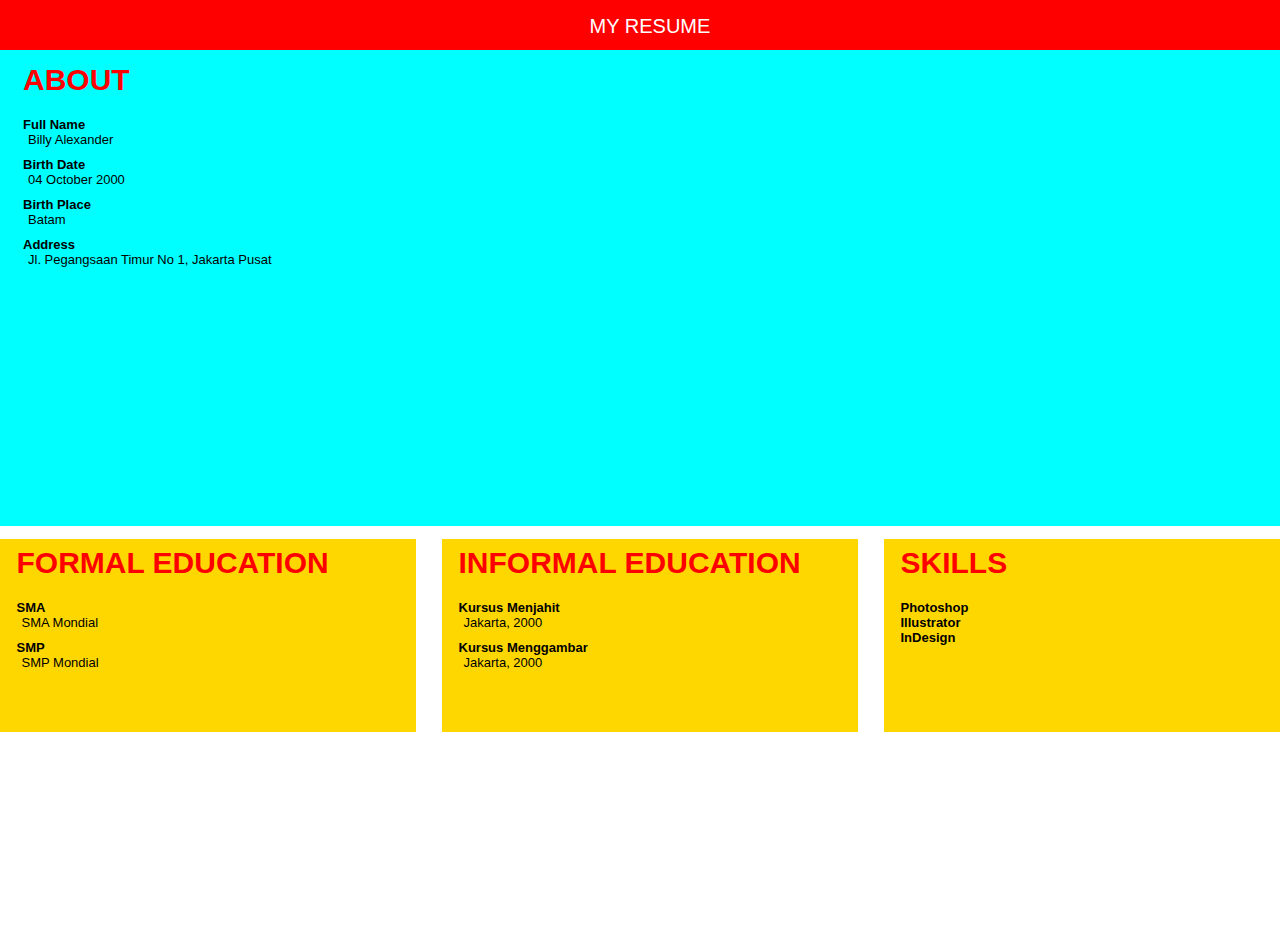
==== index.html @ 13d52823 "Add files via upload" ====
<!doctype html>
<html>
  <head>
    <title>Billy Alexander</title>
    <meta name="viewport" content="width=device-width" />
    <link rel="stylesheet" type="text/css" href="css/global.css" />
    <link rel="stylesheet" type="text/css" href="css/typography.css" />
  </head>
  <body>
    <nav>
     <main>
      MY RESUME
     </main>
    </nav>
    
    <main>
      <section>
        <div class="left" style="background-color:cyan">
          <h2>About</h2>
          <h3>Full Name</h3>
          <p>Billy Alexander</p>
          <h3>Birth Date</h3>
          <p>04 October 2000</p>
          <h3>Birth Place</h3>
          <p>Batam</p>
          <h3>Address</h3>
          <p>Jl. Pegangsaan Timur No 1, Jakarta Pusat</p>
        </div>
        <div class="right" style="background-color: gold">
          <h2>Formal Education</h2>
          <h3>SMA</h3>
          <p>SMA Mondial</p>
          <h3>SMP</h3>
          <p>SMP Mondial</p>
        </div>
        <div class="right" style="background-color: gold">
          <h2>Informal Education</h2>
          <h3>Kursus Menjahit</h3>
          <p>Jakarta, 2000</p>
          <h3>Kursus Menggambar</h3>
          <p>Jakarta, 2000</p>
        </div>
        <div class="right wide" style="background-color: gold">
          <h2>Skills</h2>
          <h3>Photoshop</h3>
          <h3>Illustrator</h3>
          <h3>InDesign</h3>
        </div>
      </section>
    </main>
  </body>
</html>
---- css/global.css ----
* {
  margin: 0;
  padding: 0;
}

nav {
  position: fixed;
  top: 0;
  left: 0;
  width: 100vw;
  height: 50px;
  text-align: center;
  background-color: red;
  color: white;
  z-index: 10;
}

main {
  width: 1300px;
  padding-top: 50px;
  margin-left: auto;
  margin-right: auto;
}

nav main {
  padding-top: 15px;
  font-family: 'Segoe UI', sans-serif;
  font-size: 20px;
  text-transform: uppercase;
}

section {
  width: 100%;
  height: 100vh;
}

section .left {
  position: relative;
  width: 98%;
  height: 50%;
  float: left;
  padding: 1%;
}

section .right {
  position: relative;
  width: 31%;
  height: 20%;
  float: left;
  padding: 0.5%;
  margin-right:2%;
  margin-top:1%;
}

section .right.wide {
  margin-right:0%;
}



@media (max-width: 1200px) {
  main {
    width: 100vw;
  }
  
  section .left {
    width: 100%;
    height: 100vh;
  }
  section .right {
    width:100%;
    height: 50vh;
    margin-left:0%;
    margin-top:1%;
  }
}
---- css/typography.css ----
h1 {
  font-family: 'Segoe UI', sans-serif;
  font-size: 100px;
  text-transform: uppercase;
}

h2 {
  font-family: 'Calibri', sans-serif;
  font-size: 30px;
  text-transform: uppercase;
  padding-bottom: 20px;
  padding-left: 10px;
  color: red;
}

h3 {
  font-family: 'Calibri', sans-serif;
  font-size: 13px;
  padding-left: 10px;
}

p {
  font-family: sans-serif;
  font-size: 13px;
  padding-bottom: 10px;
  padding-left: 15px;
}
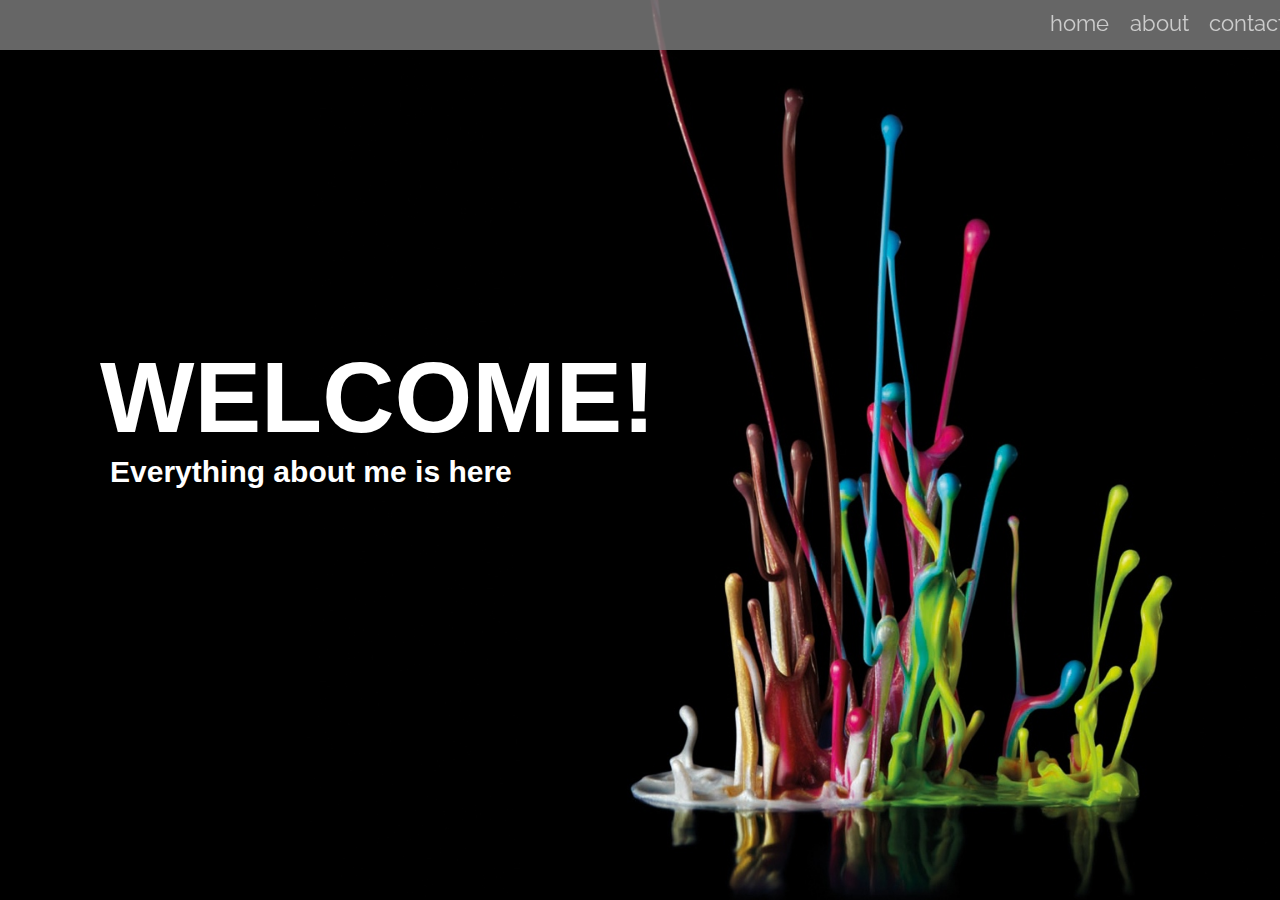
==== commit 0dca3025: "Add files via upload" ====
--- a/index.html
+++ b/index.html
@@ -2,51 +2,25 @@
 <html>
   <head>
     <title>Billy Alexander</title>
-    <meta name="viewport" content="width=device-width" />
+    <meta name="viewport" content="width=device-width"/>
     <link rel="stylesheet" type="text/css" href="css/global.css" />
-    <link rel="stylesheet" type="text/css" href="css/typography.css" />
+    <link rel="stylesheet" type="text/css" href="css/typography 2.css" />
   </head>
   <body>
     <nav>
-     <main>
-      MY RESUME
-     </main>
+      <main>
+        <a href="index.html" class="menu">home</a>
+        <a href="about.html" class="menu">about</a>
+        <a href="contact.html" class="menu">contact</a>
+      </main>
     </nav>
-    
-    <main>
-      <section>
-        <div class="left" style="background-color:cyan">
-          <h2>About</h2>
-          <h3>Full Name</h3>
-          <p>Billy Alexander</p>
-          <h3>Birth Date</h3>
-          <p>04 October 2000</p>
-          <h3>Birth Place</h3>
-          <p>Batam</p>
-          <h3>Address</h3>
-          <p>Jl. Pegangsaan Timur No 1, Jakarta Pusat</p>
+      <section class="full3">
+      <main>
+        <div class="melayang">
+          <h1>Welcome!</h1>
+          <h2>Everything about me is here</h2>
         </div>
-        <div class="right" style="background-color: gold">
-          <h2>Formal Education</h2>
-          <h3>SMA</h3>
-          <p>SMA Mondial</p>
-          <h3>SMP</h3>
-          <p>SMP Mondial</p>
-        </div>
-        <div class="right" style="background-color: gold">
-          <h2>Informal Education</h2>
-          <h3>Kursus Menjahit</h3>
-          <p>Jakarta, 2000</p>
-          <h3>Kursus Menggambar</h3>
-          <p>Jakarta, 2000</p>
-        </div>
-        <div class="right wide" style="background-color: gold">
-          <h2>Skills</h2>
-          <h3>Photoshop</h3>
-          <h3>Illustrator</h3>
-          <h3>InDesign</h3>
-        </div>
-      </section>
-    </main>
+      </main>
+    </section>
   </body>
 </html>--- a/css/global.css
+++ b/css/global.css
@@ -1,6 +1,9 @@
+@import url('https://fonts.googleapis.com/css?family=Raleway:400,700&display=swap');
+
 * {
   margin: 0;
   padding: 0;
+  font-size: 22px;
 }
 
 nav {
@@ -9,9 +12,8 @@
   left: 0;
   width: 100vw;
   height: 50px;
-  text-align: center;
-  background-color: red;
-  color: white;
+  background-color: grey;
+  opacity: 0.8;
   z-index: 10;
 }
 
@@ -23,54 +25,108 @@
 }
 
 nav main {
-  padding-top: 15px;
-  font-family: 'Segoe UI', sans-serif;
-  font-size: 20px;
-  text-transform: uppercase;
+  padding-top: 10px;
+  text-align: right;
+}
+
+nav main a {
+  text-decoration: none;
+  color: white;
+  font-family: 'Raleway', sans-serif;
+  padding-top: 10px;
+  padding-right: 15px;
+}
+
+nav main a:hover {
+  color: red;
 }
 
 section {
   width: 100%;
   height: 100vh;
+  position: relative;
 }
 
-section .left {
-  position: relative;
-  width: 98%;
-  height: 50%;
-  float: left;
-  padding: 1%;
+section.full {
+  height: 110vh;
+  background-image: url('../image/image 3.jpg');
+  background-size: contain;
+  background-position: bottom right;
+  background-repeat: repeat;
+}
+section.full1 {
+  background-image: url('../image/image 4.jpg');
+  background-size: cover;
+  background-position: bottom right;
+  background-repeat: repeat;
+}
+
+section.full3 {
+  background-image: url('../image/image 3.jpg');
+  background-size: cover;
+  background-position: bottom right;
+  background-repeat: no-repeat;
+}
+
+section .melayang {
+  position: absolute;
+  top: 340px;
+  left: 100px;
+  width: 40%;
+  height: 200px;
 }
 
 section .right {
   position: relative;
-  width: 31%;
+  left: 200px;
+  top: 20px;
+  width: 98%;
   height: 20%;
-  float: left;
   padding: 0.5%;
   margin-right:2%;
-  margin-top:1%;
+  margin-top:0%;
 }
 
-section .right.wide {
-  margin-right:0%;
+h1 {
+  font-size: 40px;
+  font-family: 'Raleway', sans-serif;
 }
-
-
 
 @media (max-width: 1200px) {
   main {
     width: 100vw;
   }
-  
-  section .left {
-    width: 100%;
-    height: 100vh;
-  }
+section.full {
+  width:100vw;
+  height: 230vh;
+  background-image: url('../image/image 3.jpg');
+  background-size: contain;
+  background-position: bottom right;
+  background-repeat: repeat;
+}
+section.full3 {
+  width: 100vw;
+  height: 100vh;
+  background-image: url('../image/image 3.jpg');
+  background-size: cover;
+  background-position: bottom right;
+  background-repeat: no-repeat;
+}
+
+
   section .right {
-    width:100%;
+    width:100vw;
     height: 50vh;
+    left: 50px;
     margin-left:0%;
     margin-top:1%;
   }
+  
+  section .melayang {
+    width:100vw;
+    height: 100vh;
+    top: 50%;
+    left: 10%;
+    bottom:50%;
+  }
 }
--- a/css/typography 2.css
+++ b/css/typography 2.css
@@ -0,0 +1,14 @@
+h1 {
+  font-family: 'Segoe UI', sans-serif;
+  font-size: 100px;
+  text-transform: uppercase;
+  color: white;
+}
+
+h2 {
+  font-family: 'Segoe UI', sans-serif;
+  font-size: 30px;
+  margin-left: 10px;
+  color: white;
+}
+  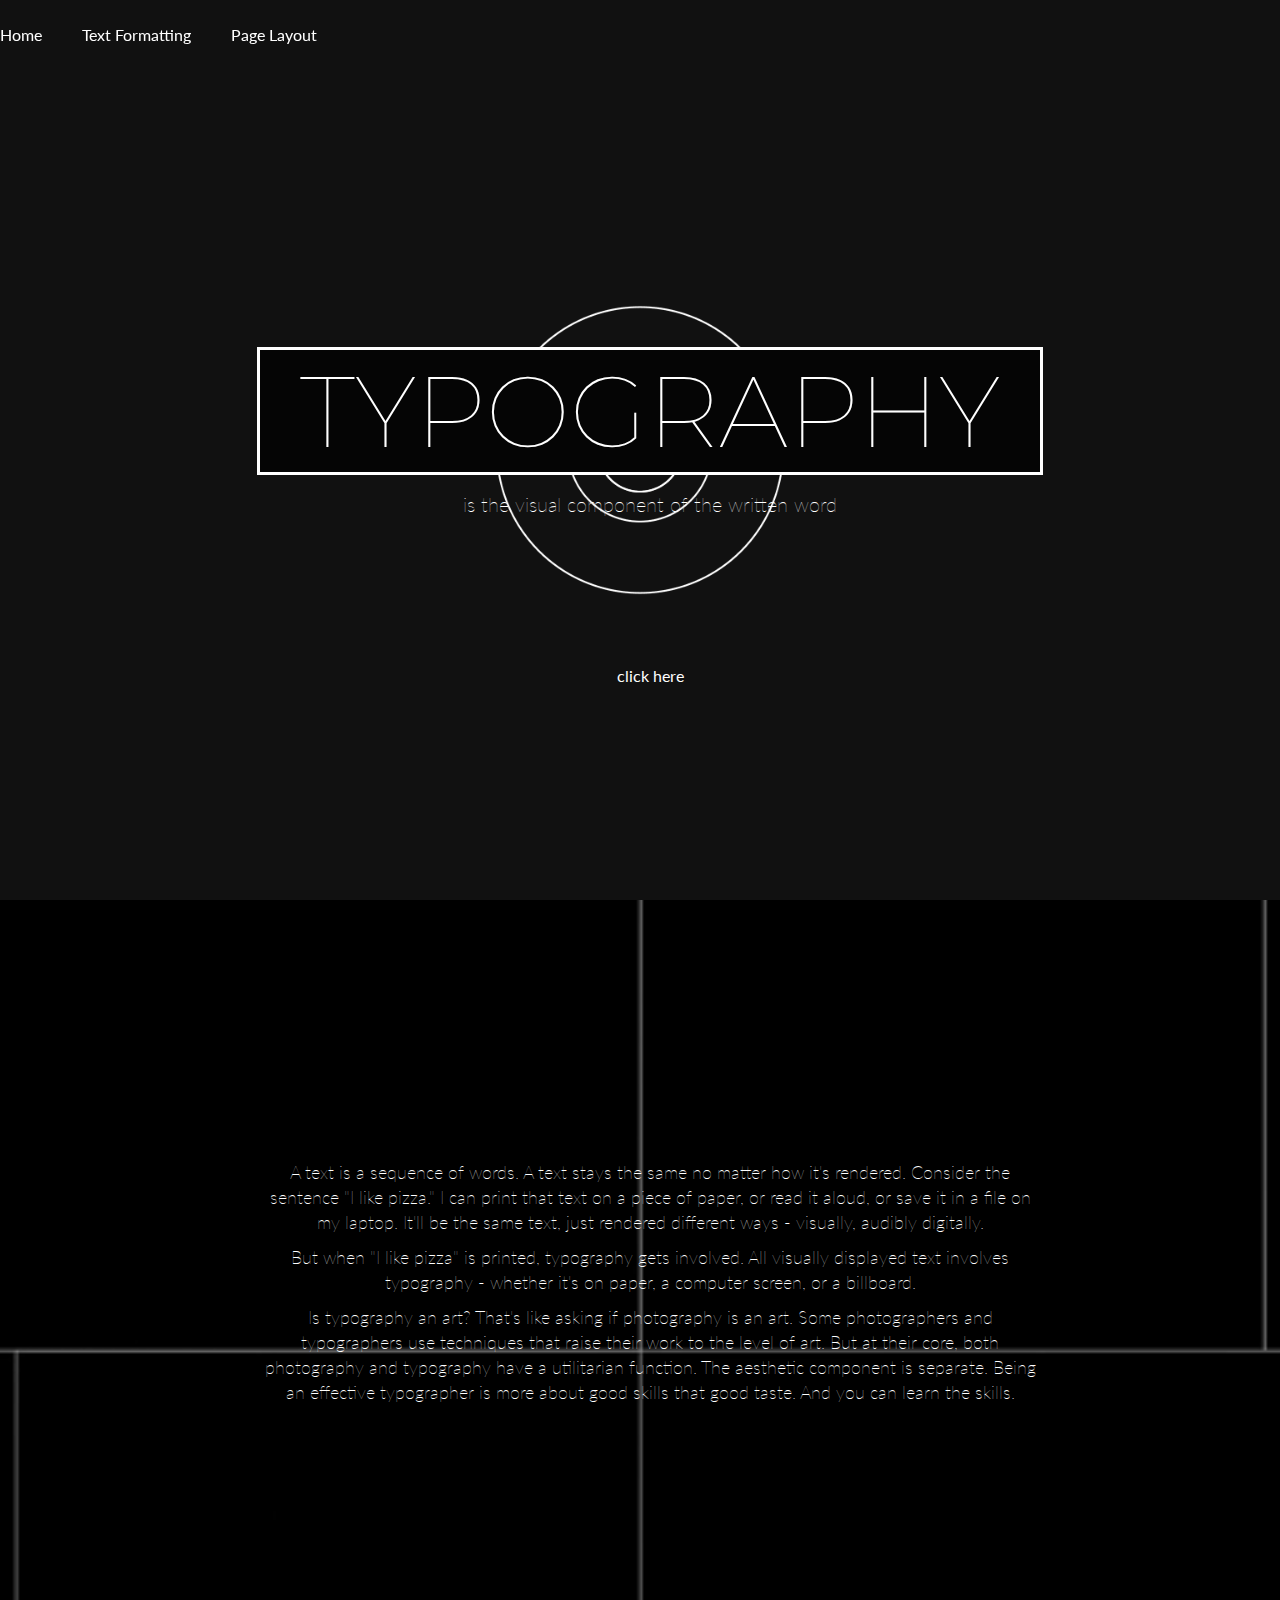
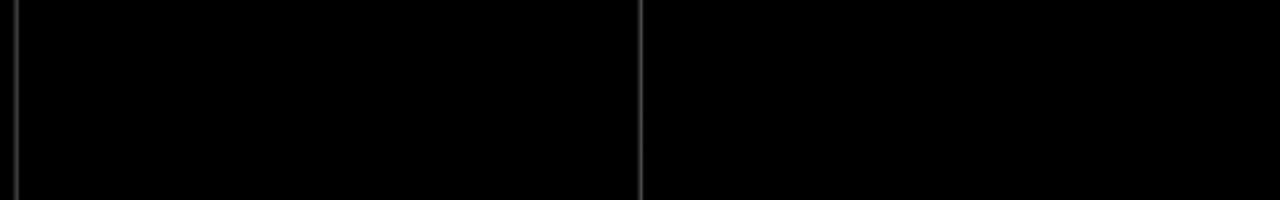
==== commit 7c1b9b2f: "Add files via upload" ====
--- a/index.html
+++ b/index.html
@@ -1,26 +1,55 @@
 <!doctype html>
 <html>
   <head>
-    <title>Billy Alexander</title>
+    <title>Typography for Lawyers</title>
     <meta name="viewport" content="width=device-width"/>
     <link rel="stylesheet" type="text/css" href="css/global.css" />
-    <link rel="stylesheet" type="text/css" href="css/typography 2.css" />
+    <link rel="stylesheet" type="text/css" href="css/typography.css" />
   </head>
+  
   <body>
     <nav>
       <main>
-        <a href="index.html" class="menu">home</a>
-        <a href="about.html" class="menu">about</a>
-        <a href="contact.html" class="menu">contact</a>
+        <li><a href="index.html" class="menu">Home</a></li>
+        <li class="dropdown">
+          <a href="#" class="menu">Text Formatting</a>
+          <div class="dropdown-content">
+            <a href="headings.html">Headings</a>
+            <a href="kerning.html">Kerning</a>
+          </div>
+        </li>
+        <li class="dropdown">
+          <a href="#" class="menu">Page Layout</a>
+          <div class="dropdown-content">
+            <a href="bodytext.html">Body Text</a>
+            <a href="footnotes.html">Footnotes</a>
+          </div>
+        </li>
       </main>
     </nav>
-      <section class="full3">
+    
+    <section class="full">
       <main>
-        <div class="melayang">
-          <h1>Welcome!</h1>
-          <h2>Everything about me is here</h2>
-        </div>
+         <div class="satu">
+          <h1>Typography</h1>
+          </div>
+         <div class="satu1">
+          <h2>is the visual component of the written word</h2>
+         </div>
+         <div class="clickhere">
+           <a href="#clickhere">click here</a>
+         </div>
       </main>
     </section>
+         
+    <section class="full2" id="clickhere">
+      <main>
+        <div class="indexisi">
+          <h4> A text is a sequence of words. A text stays the same no matter how it's rendered. Consider the sentence "I like pizza." I can print that text on a piece of paper, or read it aloud, or save it in a file on my laptop. It'll be the same text, just rendered different ways - visually, audibly digitally.</h4>
+          <h4>But when "I like pizza" is printed, typography gets involved. All visually displayed text involves typography - whether it's on paper, a computer screen, or a billboard.</h4>
+          <h4>Is typography an art? That's like asking if photography is an art. Some photographers and typographers use techniques that raise their work to the level of art. But at their core, both photography and typography have a utilitarian function. The aesthetic component is separate. Being an effective typographer is more about good skills that good taste. And you can learn the skills.</h4>
+       </div>
+      </main>
+   </section>
   </body>
 </html>--- a/css/global.css
+++ b/css/global.css
@@ -1,9 +1,11 @@
-@import url('https://fonts.googleapis.com/css?family=Raleway:400,700&display=swap');
-
+@import url('https://fonts.googleapis.com/css?family=Lato:100|Montserrat&display=swap');
 * {
   margin: 0;
   padding: 0;
-  font-size: 22px;
+}
+
+html {
+  scroll-behavior: smooth;
 }
 
 nav {
@@ -11,34 +13,72 @@
   top: 0;
   left: 0;
   width: 100vw;
-  height: 50px;
-  background-color: grey;
-  opacity: 0.8;
+  height: 10%;
+  background-color: transparent;
   z-index: 10;
 }
 
 main {
   width: 1300px;
+  height: 90%;
   padding-top: 50px;
   margin-left: auto;
   margin-right: auto;
 }
 
+
+li {
+  float: left;
+  list-style: none;
+}
+
+li a, .dropbtn {
+  display: inline-block;
+  padding-right: 40px;
+}
+
+li.dropdown {
+  display: inline-block;
+}
+
+.dropdown-content {
+  display: none;
+  position: absolute;
+  min-width: 160px;
+  z-index: 10;
+}
+
+.dropdown-content a {
+  color: white;
+  text-decoration: none;
+  display: block;
+  text-align: left;
+  padding-top: 20px;
+}
+
+.dropdown-content a:hover {
+  color: grey;
+}
+
+.dropdown:hover .dropdown-content {
+  display: block;
+
+}
 nav main {
-  padding-top: 10px;
+  padding-top: 15px;
   text-align: right;
 }
 
 nav main a {
   text-decoration: none;
   color: white;
-  font-family: 'Raleway', sans-serif;
+  font-family: 'Lato', sans-serif;
   padding-top: 10px;
-  padding-right: 15px;
+  padding-left: 0px;
 }
 
 nav main a:hover {
-  color: red;
+  color: grey;
 }
 
 section {
@@ -47,86 +87,743 @@
   position: relative;
 }
 
+section main a {
+  text-decoration: none;
+  color: white;
+  font-family: 'Lato', sans-serif;
+}
+
+
+
+
+
+
+
+
+
+
 section.full {
-  height: 110vh;
-  background-image: url('../image/image 3.jpg');
-  background-size: contain;
-  background-position: bottom right;
-  background-repeat: repeat;
-}
-section.full1 {
-  background-image: url('../image/image 4.jpg');
-  background-size: cover;
-  background-position: bottom right;
-  background-repeat: repeat;
+  height: 100vh;
+  background-image: url('../image/background4.gif');
+  background-color: black;
+  background-size: cover;
+  background-position: center;
+  background-repeat: no-repeat;
+}
+
+section.full2 {
+  height: 100vh;
+  background-image: url('../image/background3.gif');
+  background-size: cover;
+  background-position: center;
+  background-repeat: no-repeat;
 }
 
 section.full3 {
-  background-image: url('../image/image 3.jpg');
-  background-size: cover;
-  background-position: bottom right;
+  height: 100vh;
+  background-image: url('../image/background1.gif');
+  background-color: #58595B;
+  background-size: cover;
+  background-position: center;
   background-repeat: no-repeat;
 }
 
-section .melayang {
-  position: absolute;
-  top: 340px;
-  left: 100px;
-  width: 40%;
-  height: 200px;
-}
-
-section .right {
+section.full4 {
+  height: 100vh;
+  background-image: url('../image/background3.gif');
+  background-color: #58595B;
+  background-size: cover;
+  background-position: center;
+  background-repeat: no-repeat;
+}
+
+section.full5 {
+  height: 100vh;
+  background-image: url('../image/background3.gif');
+  background-color: #58595B;
+  background-size: cover;
+  background-position: center;
+  background-repeat: no-repeat;
+}
+
+section.full6 {
+  height: 100vh;
+  background-image: url('../image/background3.gif');
+  background-color: #58595B;
+  background-size: cover;
+  background-position: center;
+  background-repeat: no-repeat;
+}
+
+section.full7 {
+  height: 100vh;
+  background-image: url('../image/background4.gif');
+  background-color: #58595B;
+  background-size: cover;
+  background-position: center;
+  background-repeat: no-repeat;
+}
+
+section.full8 {
+  height: 100vh;
+  background-image: url('../image/background3.gif');
+  background-color: #58595B;
+  background-size: cover;
+  background-position: center;
+  background-repeat: no-repeat;
+}
+.satu {
+  outline: solid;
+  outline-color: white;
+  margin-top: 300px;
+  margin-left: auto;
+  margin-right: auto;
+  width: 60%;
+  text-align: center;
+  background-color: #050505;
+}
+
+.satu h1 {
+  transition: 4s;
+}
+
+.satu1 {
+  margin-left: auto;
+  margin-right: auto;
+  margin-top: 20px;
+  width: 50%;
+  text-align: center;
+}
+
+.satu1 h2 {
+  transition: 2s;
+}
+
+.clickhere {
+  margin-top: 150px;
+  margin-right: auto;
+  margin-left: auto;
+  width: 50%;
+  text-align: center;
+}
+
+
+
+
+
+.indexisi {
+  margin-top: 200px;
+  margin-left: auto;
+  margin-right: auto;
+  width: 60%;
+  text-align: center;
+}
+
+.gototop {
+  margin-top: 150px;
+  margin-left: auto;
+  margin-right: auto;
+  width: 50%;
+  text-align: center;
+}
+
+
+
+
+.tiga {
+  outline: solid;
+  outline-color: white;
+  margin-top: 300px;
+  margin-right: auto;
+  margin-left: auto;
+  width: 50%;
+  text-align: center;
+  background-color: #050505;
+}
+
+.tiga h1 {
+  transition: 4s;
+}
+
+.tiga1 {
+  margin-top: 20px;
+  margin-right: auto;
+  margin-left: auto;
+  width: 50%;
+  text-align: center;
+}
+
+.tiga1 h2 {
+  transition: 2s;
+}
+
+.tiga2 {
+  margin-top: 40px;
+  margin-right: auto;
+  margin-left: auto;
+  width: 50%;
+  text-align: center;
+}
+
+
+
+
+
+
+
+
+
+
+
+
+.headingisi {
+  margin-top: 70px;
+  width: 45%;
+  height: 100%;
+}
+
+.headingisi1 {
+  margin-top: 10px;
+  margin-left: 20%;
+  width: 25%;
+  height: 100%;
+}
+.headingisi2 {
+  margin-left: 55%;
+  width: 45%;
+  height: 100%;
+}
+
+
+
+
+
+
+
+.divide0 {
+  width:100%;
+}
+
+
+.headingtop {
+  width: 100%;
+  margin-top: 10px;
+}
+
+.headingtext {
+  width: 100%;
+  margin-top: 40px;
+}
+
+
+
+.headingmid {
+  width: 100%;
+
+}
+
+.headingmid1 {
+  width: 45%;
+  height: 100%;
+  margin-right: 10%;
+  float: left;
+}
+
+.headingmid1.end {
+  margin-right: 0%;
+}
+
+.number {
+  width: 5%;
+  padding-top: 15px;
+  float: left;
+}
+.textheading {
+  padding-top: 20px;
+  margin-left: 5%;
+  width: 90%;
+  float: left;
+}
+
+.textheading h4 {
+  padding-top: 0px;
+}
+
+.divideheadingisi {
+  width: 100%;
+}
+
+
+.headingbot {
+  width: 100%;
+}
+
+.gototop1 {
   position: relative;
-  left: 200px;
-  top: 20px;
-  width: 98%;
-  height: 20%;
-  padding: 0.5%;
-  margin-right:2%;
-  margin-top:0%;
-}
-
-h1 {
-  font-size: 40px;
-  font-family: 'Raleway', sans-serif;
-}
-
-@media (max-width: 1200px) {
+  top: 150px;
+  margin-left: auto;
+  margin-right: auto;
+  width: 50%;
+  text-align: center;
+}
+
+
+
+
+.clickheree {
+  position: relative;
+  top: 65px;
+  margin-right: auto;
+  margin-left: auto;
+  width: 50%;
+  text-align: center;
+}
+
+
+
+.clickhere a {
+  transition: 2s;
+}
+
+.divide {
+  width: 45%;
+  height:100%;
+  margin-right:10%;
+  float: left;
+}
+
+.divide.end {
+  margin-right: 0%;
+}
+
+
+.kerningone {
+  margin-top: 100px;
+  margin-left: 5%;
+  width: 100%;
+}
+
+.kerningtwo {
+  margin-top: 50px;
+  margin-left: 5%;
+  width: 100%;
+}
+
+.kerningthree {
+  margin-top: 10%;
+  width: 100%;
+}
+
+ .kerningfour {
+  margin-top: 100px;
+  width: 100%;
+}
+
+.kerningfour1 {
+  width:100%;
+  margin-top:20px;
+}
+
+.kerningthree1 {
+  padding-top: 10%;
+  width: 100%;
+}
+
+.kerning31 {
+  padding-top: 20px;
+  margin-left: 10%;
+  width: 50%;
+  float: left;
+}
+
+.kerning31.end {
+  margin-left: 0%;
+}
+
+.kerning32 {
+  padding-top: 30px;
+  width: 30%;
+  height: 50px;
+  float: left;
+}
+
+
+
+.judulforbodytext {
+  outline: solid;
+  outline-color: white;
+  margin-top: 300px;
+  margin-right: auto;
+  margin-left: auto;
+  width: 50%;
+  text-align: center;
+  background-color: #050505;
+}
+
+.judulforbodytext h1 {
+  transition: 4s;
+}
+
+.subjudulforbodytext {
+  margin-top: 20px;
+  margin-right: auto;
+  margin-left: auto;
+  width: 50%;
+  text-align: center;
+}
+
+.subjudulforbodytext h2 {
+  transition: 2s;
+}
+
+.subsubjudulforbodytext {
+  margin-top: 40px;
+  margin-right: auto;
+  margin-left: auto;
+  width: 50%;
+  text-align: center;
+}
+
+.bodytextisi {
+  margin-top: 40px;
+  margin-left: auto;
+  margin-right: auto;
+  width: 20%;
+  text-align: center;
+}
+
+.bodytextisi1 {
+  margin-left: auto;
+  margin-right: auto;
+  width: 100%;
+  text-align: center;
+}
+
+.clickhereee {
+  margin-top: 25px;
+  margin-right: auto;
+  margin-left: auto;
+  width: 50%;
+  text-align: center;
+}
+
+
+
+
+.dividefootnotes{
+  width:100%;
+  height:20%;
+  margin-top: 30px;
+}
+
+.dividefootnotes1 {
+  width:100%;
+  height: 80%;
+}
+
+.dividefootnotes150 {
+  width: 45%;
+  height: 100%;
+  margin-right: 10%;
+  float: left;
+}
+
+.dividefootnotes150.end {
+  margin-right: 0%;
+}
+
+.dividefootnotes1501 {
+  width: 100%;
+}
+
+.numfootnotes {
+  width: 20%;
+  padding-top: 20px;
+  float: left;
+}
+
+.footnotes {
+  width: 80%;
+  top: 60px;
+}
+
+.footnotes1 {
+  width: 80%;
+  padding-top: 20px;
+  float: left;
+}
+
+.footnotes1 h4 {
+  padding-top: 0px;
+}
+
+
+@media (max-width: 886px) {
   main {
     width: 100vw;
-  }
-section.full {
-  width:100vw;
-  height: 230vh;
-  background-image: url('../image/image 3.jpg');
-  background-size: contain;
-  background-position: bottom right;
-  background-repeat: repeat;
-}
-section.full3 {
+    overflow: hidden;
+  }
+  
+  
+  section.full {
   width: 100vw;
-  height: 100vh;
-  background-image: url('../image/image 3.jpg');
-  background-size: cover;
-  background-position: bottom right;
-  background-repeat: no-repeat;
-}
-
-
-  section .right {
-    width:100vw;
-    height: 50vh;
-    left: 50px;
-    margin-left:0%;
-    margin-top:1%;
-  }
-  
-  section .melayang {
-    width:100vw;
-    height: 100vh;
-    top: 50%;
-    left: 10%;
-    bottom:50%;
-  }
-}
+  background-size: cover;
+  }
+  
+  section.full2 {
+  width: 100vw;
+  height: 100vh;
+  background-image: url('../image/background3.gif');
+  background-size: cover;
+  }
+
+  section.full3 {
+  width: 100vw;
+  height: 120vh;
+  background-image: url('../image/background3.gif');
+  background-size: cover;
+  }
+  
+  section.full4 {
+  width: 100vw;
+  height: 80vh;
+  background-image: url('../image/background3.gif');
+  background-size: cover;
+  }
+  
+  section.full5 {
+  width: 100vw;
+  height: 130vh;
+  background-image: url('../image/background3.gif');
+  background-size: cover;
+  }
+  
+  section.full6 {
+  width: 100vw;
+  height: 110vh;
+  background-image: url('../image/background3.gif');
+  background-size: cover;
+  }
+  
+  section.full7 {
+  width: 100vw;
+  height: 110vh;
+  background-size: cover;
+  }
+
+  .satu {
+    width: 80vw;
+    margin-top: 294px;
+  }
+  
+  .clickheree {
+  position: none;
+  margin-top: 10px;
+  margin-right: auto;
+  margin-left: auto;
+  width: 50%;
+  text-align: center;
+}
+  
+  .indexisi {
+  margin-top: 50px;
+  margin-left: auto;
+  margin-right: auto;
+  width: 80vw;
+  text-align: left;
+  }
+  
+  .tiga {
+  width: 80vw;
+  margin-top: 294px;
+  }
+
+  .headingmid {
+  width: 100vw;
+  }
+  
+  .headingisi {
+  margin-top: 70px;
+  width: 100%;
+  height: 100%;
+  }
+
+  .headingisi1 {
+  margin-top: 10px;
+  margin-left: 20%;
+  width: 70vw;
+
+  }
+  
+  .headingisi2 {
+  width: 100%;
+  margin-left: 0%;
+  }
+  
+  .headingmid1 {
+  width: 100%;
+  height: 100%;
+  margin-right: 0%;
+
+  }
+
+  .headingmid1.end {
+  margin-right: 0%;
+  }
+
+  .number {
+  width: 5%;
+  padding-top: 20px;
+
+  }
+  .textheading {
+  padding-top: 20px;
+  margin-left: 5%;
+  width: 90%;
+  
+  }
+  
+  .textheading h4 {
+  padding-top: 0px;
+  }
+  
+  .tiga2 {
+    margin-top: 10px;
+  }
+  .clickhere {
+    margin-top: 25px;
+  }
+  
+  .divide {
+  width: 100%;
+  height: 50%;
+  margin-right:10%;
+  float: left;
+  }
+
+  .kerningone {
+  margin-top: 20px;
+  margin-left: 5%;
+  width: 95%;
+  }
+  
+  .kerningtwo {
+  margin-top: 10px;
+  margin-left: 5%;
+  width: 95%;
+}
+
+
+.kerningthree {
+  margin-top: 10%;
+  width: 100%;
+}
+
+ .kerningfour {
+  margin-top: 100px;
+  margin-left: 5%;
+  width: 95%;
+}
+
+.kerningfour1 {
+  margin-left: 5%;
+  width:95%;
+  margin-top:20px;
+}
+
+.kerningthree1 {
+  padding-top: 10%;
+  width: 100%;
+}
+
+.kerning31 {
+  padding-top: 20px;
+  margin-left: 10%;
+  width: 90%;
+  float: none;
+}
+
+
+.kerning32 {
+  padding-top: 30px;
+  margin-left: 10%;
+  width: 90%;
+  float: none;
+}
+
+.judulforbodytext {
+  margin-top: 293px;
+  width: 80%;
+}
+.subjudulforbodytext {
+  margin-top: 20px;
+  width: 80%;
+
+}
+
+.subsubjudulforbodytext {
+  margin-top: 40px;
+  width: 80%;
+}
+
+ .clickhereee {
+  position: none;
+  margin-top: 10px;
+  margin-right: auto;
+  margin-left: auto;
+  width: 50%;
+  text-align: center;
+}
+
+.bodytextisi {
+  margin-top: 40px;
+  width: 100%;
+}
+
+
+.dividefootnotes{
+  width:100%;
+  height:30%;
+  margin-top: 30px;
+}
+
+.dividefootnotes1 {
+  width:100%;
+  height: 100%;
+}
+
+.dividefootnotes150 {
+  width: 100%;
+  height: 100%;
+  margin-right: 10%;
+  float: left;
+}
+
+.dividefootnotes150.end {
+  margin-right: 0%;
+}
+
+.dividefootnotes1501 {
+  width: 100%;
+}
+
+.numfootnotes {
+  width: 10%;
+  padding-top: 20px;
+  float: left;
+}
+
+.footnotes {
+  width: 100%;
+  top: 60px;
+}
+
+.footnotes1 {
+  width: 90%;
+  padding-top: 20px;
+  float: left;
+}
+
+.footnotes1 h4 {
+  padding-top: 0px;
+}
--- a/css/typography.css
+++ b/css/typography.css
@@ -0,0 +1,74 @@
+@import url('https://fonts.googleapis.com/css?family=Josefin+Slab|Lato:100|Montserrat:100,400&display=swap');
+h1 {
+  font-family: 'Montserrat', sans-serif;
+  font-size: 100px;
+  font-weight: 100;
+  text-transform: uppercase;
+  color: white;
+}
+
+h2 {
+  font-family:'Lato', sans-serif;
+  font-size: 20px;
+  text-transform: lowercase;
+  color: white;
+  font-weight: 100;
+}
+
+h3 {
+  font-family:'Lato', sans-serif;
+  font-size: 20px;
+  text-transform: lowercase;
+  color: white;
+  font-weight: 200;
+  font-style: italic;
+}
+
+h4 {
+  font-family:'Lato', sans-serif;
+  font-size: 18px;
+  color: white;
+  font-weight: 100;
+  line-height: 25px;
+  padding-top: 10px;
+}
+
+h5 {
+  font-family: serif;
+  font-size: 25px;
+  color: white;
+  font-weight: 100;
+}
+
+h6 {
+  font-family: 'Lato', Sans-Serif;
+  font-size: 15px;
+  color: white;
+  font-weight: 100;
+}
+
+h7 {
+  font-family:serif;
+  font-size: 27px;
+  font-style: italic;
+  text-decoration: underline;
+  color: white;
+  font-weight: 100;
+  line-height: 40px;
+  padding-top: 20px;
+  text-align: left;
+}
+
+
+@media (max-width: 886px) {
+  main {
+    width: 90vw;
+  }
+  
+  h1 {
+    font-size: 40px;
+  }
+  
+  h4 {
+    font-size: 15px;
+    line-height: 30px;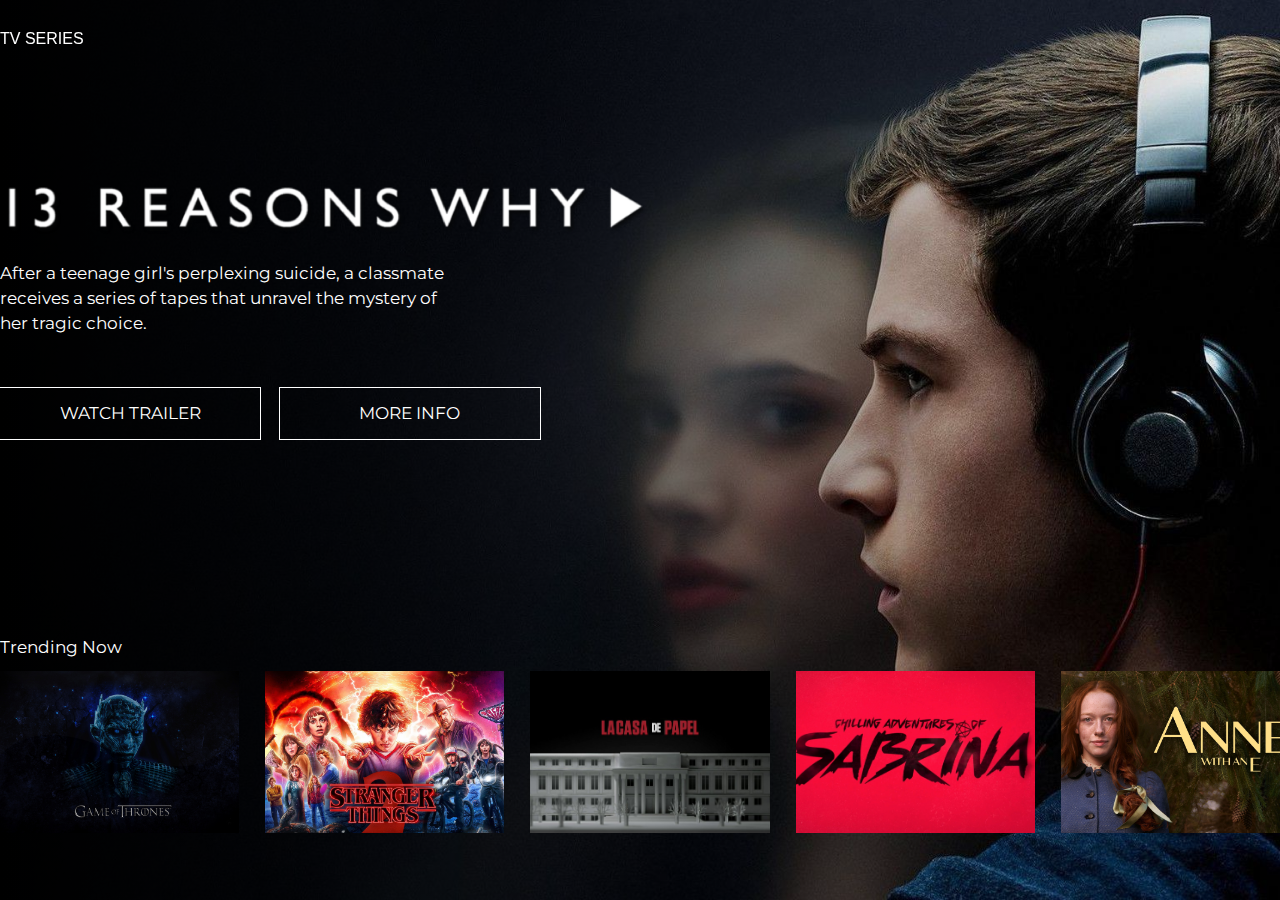
==== commit a9667098: "Add files via upload" ====
--- a/index.html
+++ b/index.html
@@ -1,55 +1,228 @@
 <!doctype html>
 <html>
   <head>
-    <title>Typography for Lawyers</title>
+    <title>TV SERIES</title>
     <meta name="viewport" content="width=device-width"/>
     <link rel="stylesheet" type="text/css" href="css/global.css" />
     <link rel="stylesheet" type="text/css" href="css/typography.css" />
   </head>
-  
   <body>
     <nav>
       <main>
-        <li><a href="index.html" class="menu">Home</a></li>
-        <li class="dropdown">
-          <a href="#" class="menu">Text Formatting</a>
-          <div class="dropdown-content">
-            <a href="headings.html">Headings</a>
-            <a href="kerning.html">Kerning</a>
-          </div>
-        </li>
-        <li class="dropdown">
-          <a href="#" class="menu">Page Layout</a>
-          <div class="dropdown-content">
-            <a href="bodytext.html">Body Text</a>
-            <a href="footnotes.html">Footnotes</a>
-          </div>
-        </li>
+        <a href="index.html" class="menu">TV SERIES</a>
       </main>
     </nav>
     
-    <section class="full">
-      <main>
-         <div class="satu">
-          <h1>Typography</h1>
-          </div>
-         <div class="satu1">
-          <h2>is the visual component of the written word</h2>
-         </div>
-         <div class="clickhere">
-           <a href="#clickhere">click here</a>
-         </div>
-      </main>
-    </section>
-         
-    <section class="full2" id="clickhere">
-      <main>
-        <div class="indexisi">
-          <h4> A text is a sequence of words. A text stays the same no matter how it's rendered. Consider the sentence "I like pizza." I can print that text on a piece of paper, or read it aloud, or save it in a file on my laptop. It'll be the same text, just rendered different ways - visually, audibly digitally.</h4>
-          <h4>But when "I like pizza" is printed, typography gets involved. All visually displayed text involves typography - whether it's on paper, a computer screen, or a billboard.</h4>
-          <h4>Is typography an art? That's like asking if photography is an art. Some photographers and typographers use techniques that raise their work to the level of art. But at their core, both photography and typography have a utilitarian function. The aesthetic component is separate. Being an effective typographer is more about good skills that good taste. And you can learn the skills.</h4>
-       </div>
-      </main>
-   </section>
+    <section class="full" id="closeee">
+      <main>
+      <div class="bigposter">
+        <div class="title"><img src="image/text.png" width="100%" align="middle"></div>
+        <div class="synopsis">
+          <p>After a teenage girl's perplexing suicide, a classmate receives a series of tapes that unravel the mystery of her tragic choice.</p>
+        </div>
+        <div class="button">
+          <div class="play"><a href="trailer.html"><p>WATCH TRAILER</p></a></div>
+          <div class="mylist" onclick="opencontent5('0')"><p>MORE INFO</p></div>
+        </div>
+      </div>
+      
+      
+      <div class="film">
+        <div class="trending">
+          <p>Trending Now</p>
+        </div>
+        <div class="filmone">
+           
+          <div class="filmposter" onclick="opencontent('0')"><p>More Detail</p></div>
+          <div class="filmposter1" onclick="opencontent1('0')"><p>More Detail</p></div>
+          <div class="filmposter2" onclick="opencontent2('0')"><p>More Detail</p></div>
+          <div class="filmposter3" onclick="opencontent3('0')"><p>More Detail</p></div>
+          <div class="filmposter4" onclick="opencontent4('0')"><p>More Detail</p></div>
+        </div>
+      </div>
+      </main>
+    </section>
+    
+    
+    
+    <section id="infoo1" class="full1">
+      <main>
+        <div class="close" onclick="closecontent">
+          <a href="#closeee"><img src="image/x.png" height="30px"></a>
+        </div>
+        <div class="judul">
+          <img src="image/text.png" width="90%">
+        </div>
+        <div class="description">
+          <h1>Year: 2017</h1>
+          <h1>Seasons: 3 Seasons</h1>
+          <h1>Genre: Teen Drama, Mystery</h1>
+          <h1>Cast Starring:  Dylan Minnette, Katherine Langford, Alisha Boe, Ross Butler</h1>
+          <h2>Synopsis:</h2>
+          <h1>Newcomer Katherine Langford plays the role of Hannah, a young woman who takes her own life. Two weeks after her tragic death, a classmate named Clay finds a mysterious box on his porch. Inside the box are recordings made by Hannah -- on whom Clay had a crush -- in which she explains the 13 reasons why she chose to commit suicide. If Clay decides to listen to the recordings, he will find out if and how he made the list. This intricate and heart-wrenching tale is told through Clay and Hannah's dual narratives.</h1>
+        </div>
+      </main>
+    </section>
+    
+    
+    
+    <section id="infoo2" class="full2">
+      <main>
+        <div class="close" onclick="closecontent">
+          <a href="#closeee"><img src="image/x.png" height="30px"></a>
+        </div>
+        <div class="judul">
+          <img src="image/got text.png" width="80%">
+        </div>
+        <div class="description">
+          <h1>Year: 2011</h1>
+          <h1>Seasons: 8 Seasons</h1>
+          <h1>Genre: Fantasy, Serial</h1>
+          <h1>Cast Starring: Emilia Clarke, Kit Harington, Sophie Turner, Maisie Williams</h1>
+          <h2>Synopsis:</h2>
+          <h1>Game of Thrones is roughly based on the storylines of A Song of Ice and Fire, set in the fictional Seven Kingdoms of Westeros and the continent of Essos. The series chronicles the violent dynastic struggles among the realm's noble families for the Iron Throne, while other families fight for independence from it.</h1>
+        </div>
+      </main>
+    </section>
+    
+    <section id="infoo3" class="full3">
+      <main>
+        <div class="close" onclick="closecontent">
+          <a href="#closeee"><img src="image/x.png" height="30px"></a>
+        </div>
+        <div class="judul">
+          <img src="image/stranger things text.png" width="80%">
+        </div>
+        <div class="description">
+          <h1>Year: 2016</h1>
+          <h1>Seasons: 3 Seasons</h1>
+          <h1>Genre: Science Fiction, Horror fiction, Historical Drama</h1>
+          <h1>Cast Starring: Millie Bobby Brown, Finn Wolfhard, Noah Schnap</h1>
+          <h2>Synopsis:</h2>
+          <h1>When a young boy vanishes, a small town uncovers a mystery involving secret experiments, terrifying supernatural forces, and one strange little girl.</h1>
+        </div>
+      </main>
+    </section>
+    
+    <section id="infoo4" class="full4">
+      <main>
+        <div class="close" onclick="closecontent">
+          <a href="#closeee"><img src="image/x.png" height="30px"></a>
+        </div>
+        <div class="judul">
+          <img src="image/money heist text.png" width="80%">
+        </div>
+        <div class="description">
+          <h1>Year: 2017</h1>
+          <h1>Seasons: 3 Seasons</h1>
+          <h1>Genre: Drama</h1>
+          <h1>Cast Starring: Álvaro Morte, Úrsula Corberó, Pedro Alonso</h1>
+          <h2>Synopsis:</h2>
+          <h1>An enigmatic character called The Professor plans something unique when he plots to carry out the biggest robbery in history</h1>
+        </div>
+      </main>
+    </section>
+    
+    <section id="infoo5" class="full5">
+      <main>
+        <div class="close" onclick="closecontent">
+          <a href="#closeee"><img src="image/x.png" height="30px"></a>
+        </div>
+        <div class="judul">
+          <img src="image/sabrina text.png" width="80%">
+        </div>
+        <div class="description">
+          <h1>Year: 2018</h1>
+          <h1>Seasons: 3 Seasons</h1>
+          <h1>Genre: Horror fiction, Occult Fiction</h1>
+          <h1>Cast Starring: Kiernan Shipka, Rose Lynch, Miranda Otto</h1>
+          <h2>Synopsis:</h2>
+          <h1>While Greendale readies for a Halloween eclipse, Sabrina faces a crucial decision and Harvey makes an unexpected declaration.</h1>
+        </div>
+      </main>
+    </section>
+    
+    
+    <section id="infoo6" class="full6">
+      <main>
+        <div class="close" onclick="closecontent">
+          <a href="#closeee"><img src="image/x.png" height="30px"></a>
+        </div>
+        <div class="judul">
+          <img src="image/anne text.png" width="80%">
+        </div>
+        <div class="description">
+          <h1>Year: 2017</h1>
+          <h1>Seasons: 3 Seasons</h1>
+          <h1>Genre: Drama</h1>
+          <h1>Cast Starring: Amybeth McNulty, Geraldine James, R.H. Thomson</h1>
+          <h2>Synopsis:</h2>
+          <h1>A plucky orphan whose passions run deep fings an unlikely home with a spinster and her soft-spoken bachelor bbrother. Based on “Anne of Green Gables.</h1>
+        </div>
+      </main>
+    </section>
+    
+    <script>
+      function opencontent(x) {
+        document.getElementById('infoo2').style.display = "block";
+        document.getElementById('infoo3').style.display = "none";
+        document.getElementById('infoo4').style.display = "none";
+        document.getElementById('infoo5').style.display = "none";
+        document.getElementById('infoo6').style.display = "none";
+        document.getElementById('infoo1').style.display = "none";
+        window.scrollTo(0, 1000);
+      }
+      
+      function opencontent1(x) {
+        document.getElementById('infoo3').style.display = "block";
+        document.getElementById('infoo2').style.display = "none";
+        document.getElementById('infoo4').style.display = "none";
+        document.getElementById('infoo5').style.display = "none";
+        document.getElementById('infoo6').style.display = "none";
+        document.getElementById('infoo1').style.display = "none";
+        window.scrollTo(0, 1000);
+      }
+      
+      function opencontent2(x) {
+        document.getElementById('infoo4').style.display = "block";
+        document.getElementById('infoo2').style.display = "none";
+        document.getElementById('infoo3').style.display = "none";
+        document.getElementById('infoo5').style.display = "none";
+        document.getElementById('infoo6').style.display = "none";
+        document.getElementById('infoo1').style.display = "none";
+        window.scrollTo(0, 1000);
+      }
+      
+      function opencontent3(x) {
+        document.getElementById('infoo5').style.display = "block";
+        document.getElementById('infoo2').style.display = "none";
+        document.getElementById('infoo3').style.display = "none";
+        document.getElementById('infoo4').style.display = "none";
+        document.getElementById('infoo6').style.display = "none";
+        document.getElementById('infoo1').style.display = "none";
+        window.scrollTo(0, 1000);
+      }
+      
+      function opencontent4(x) {
+        document.getElementById('infoo6').style.display = "block";
+        document.getElementById('infoo2').style.display = "none";
+        document.getElementById('infoo3').style.display = "none";
+        document.getElementById('infoo4').style.display = "none";
+        document.getElementById('infoo5').style.display = "none";
+        document.getElementById('infoo1').style.display = "none";
+        window.scrollTo(0, 1000);
+      }
+      
+      function opencontent5(x) {
+        document.getElementById('infoo1').style.display = "block";
+        document.getElementById('infoo2').style.display = "none";
+        document.getElementById('infoo3').style.display = "none";
+        document.getElementById('infoo4').style.display = "none";
+        document.getElementById('infoo5').style.display = "none";
+        document.getElementById('infoo6').style.display = "none";
+        window.scrollTo(0, 1000);
+      }
+      
+    </script>
   </body>
 </html>--- a/css/global.css
+++ b/css/global.css
@@ -1,4 +1,3 @@
-@import url('https://fonts.googleapis.com/css?family=Lato:100|Montserrat&display=swap');
 * {
   margin: 0;
   padding: 0;
@@ -8,822 +7,397 @@
   scroll-behavior: smooth;
 }
 
+
 nav {
   position: fixed;
-  top: 0;
+  top: 20px;
   left: 0;
   width: 100vw;
-  height: 10%;
-  background-color: transparent;
-  z-index: 10;
+  height: 50px;
+  background-color: transparent;
+  z-index: 100;
 }
 
 main {
   width: 1300px;
-  height: 90%;
   padding-top: 50px;
   margin-left: auto;
   margin-right: auto;
 }
 
-
-li {
-  float: left;
-  list-style: none;
-}
-
-li a, .dropbtn {
-  display: inline-block;
-  padding-right: 40px;
-}
-
-li.dropdown {
-  display: inline-block;
-}
-
-.dropdown-content {
-  display: none;
-  position: absolute;
-  min-width: 160px;
-  z-index: 10;
-}
-
-.dropdown-content a {
-  color: white;
-  text-decoration: none;
-  display: block;
+nav main {
+  padding-top: 10px;
   text-align: left;
-  padding-top: 20px;
-}
-
-.dropdown-content a:hover {
-  color: grey;
-}
-
-.dropdown:hover .dropdown-content {
-  display: block;
-
-}
-nav main {
-  padding-top: 15px;
-  text-align: right;
 }
 
 nav main a {
   text-decoration: none;
   color: white;
-  font-family: 'Lato', sans-serif;
+  font-family: 'Raleway', sans-serif;
   padding-top: 10px;
-  padding-left: 0px;
+  padding-right: 50px;
 }
 
 nav main a:hover {
-  color: grey;
-}
-
-section {
-  width: 100%;
-  height: 100vh;
+  color: red;
+}
+
+
+.videofull iframe {
+  position: absolute;
+  top: 0;
+  left: 0;
+  width: 100%;
+  height: 100%;
+}
+
+
+section.full {
+  width: 100%;
+  height: 100vh;
+  background-image: linear-gradient(to right, black, rgba(255,0,0,0)), url('../image/13 reasons why 1.jpg');
+  background-size: cover;
+}
+
+.bigposter {
+  width: 100%;
+  height: 65vh;
+  background-color: transparent;
+  display: block;
+}
+
+.title {
+  width: 50%;
+  height: auto;
+  padding-top: 10%;
+}
+
+.synopsis {
+  width: 35%;
+  height: auto;
+  padding-top: 2%;
+}
+
+.button {
+  width: 50%;
+  height: 30%;
+  margin-top: 4%;
+}
+
+.play {
+  width: 40%;
+  height: auto;
+  float: left;
+  text-align: center;
+  padding-top: 2%;
+  padding-bottom: 2%;
+  outline-style: solid;
+  outline-color: white;
+  outline-width: thin;
+}
+
+.play a {
+  text-decoration: none;
+  color: white;
+}
+
+.mylist a {
+  text-decoration: none;
+  color: white;
+}
+
+.mylist {
+  width: 40%;
+  height: auto;
+  float: left;
+  margin-left: 3%;
+  padding-top: 2%;
+  padding-bottom: 2%;
+  text-align: center;
+  outline-style: solid;
+  outline-color: white;
+  outline-width: thin;
+}
+
+
+.film {
+  width: 100%;
+  height: 22vh;
+  background-color: transparent;
+  display: block;
+}
+
+.trending {
+  width: 100%;
+  height: 4vh;
+  background-color: transparent;
+  display: block;
+}
+
+.filmone {
+  width: 100%;
+  height: 18vh;
+  margin-top: 20;
+  background-color: transparent;
+  display: block;
+}
+
+.filmposter {
+  width: 18.4%;
+  height: 100%;
+  margin-right: 2%;
+  background-image: url('../image/got.jpg');
+  background-size: cover;
+  background-position: center;
+  float: left;
+  text-align: center;
+}
+
+.filmposter1 {
+  width: 18.4%;
+  height: 100%;
+  margin-right: 2%;
+  background-image: url('../image/stranger things.png');
+  background-size: cover;
+  background-position: center;
+  float: left;
+  text-align: center;
+}
+
+.filmposter2 {
+  width: 18.4%;
+  height: 100%;
+  margin-right: 2%;
+  background-image: url('../image/money heist.jpg');
+  background-size: cover;
+  background-position: center;
+  float: left;
+  text-align: center;
+}
+
+.filmposter3 {
+  width: 18.4%;
+  height: 100%;
+  margin-right: 2%;
+  background-image: url('../image/sabrina.jpg');
+  background-size: cover;
+  background-position: center;
+  float: left;
+  text-align: center;
+}
+
+.filmposter4 {
+  width: 18.4%;
+  height: 100%;
+  background-image: url('../image/anne.jpg');
+  background-size: cover;
+  background-position: bottom right;
+  float: left;
+  text-align: center;
+}
+
+
+
+.filmposter p {
+  padding-top: 25%;
+  color: transparent;
+}
+
+.filmposter:hover {
+  background-color: black;
+  opacity: 0.5;
+}
+
+.filmposter p:hover {
+  color: white;
+  display: block;
+}
+
+
+
+.filmposter1 p {
+  padding-top: 25%;
+  color: transparent;
+}
+
+.filmposter1:hover {
+  background-color: black;
+  opacity: 0.5;
+}
+.filmposter1 p:hover {
+  color: white;
+  display: block;
+}
+
+
+
+
+.filmposter2 p {
+  padding-top: 25%;
+  color: transparent;
+}
+
+.filmposter2:hover {
+  background-color: black;
+  opacity: 0.5;
+}
+.filmposter2 p:hover {
+  color: white;
+  display: block;
+}
+
+
+
+.filmposter3 p {
+  padding-top: 25%;
+  color: transparent;
+}
+
+.filmposter3:hover {
+  background-color: black;
+  opacity: 0.5;
+}
+.filmposter3 p:hover {
+  color: white;
+  display: block;
+}
+
+
+
+.filmposter4 p {
+  padding-top: 25%;
+  color: transparent;
+}
+.filmposter4:hover {
+  background-color: black;
+  opacity: 0.5;
+}
+.filmposter4 p:hover {
+  color: white;
+  display: block;
+}
+
+
+section.full1 {
+  width: 100%;
+  height: 100vh;
+  background-image: linear-gradient(to right, black, rgba(255,0,0,0)), url('../image/13 reasons why 2.jpg');
+  background-size: cover;
+  display: none;
+}
+
+
+section.full2 {
+  width: 100%;
+  height: 100vh;
+  background-image: linear-gradient(to right, black, rgba(255,0,0,0)), url('../image/got1.jpg');
+  background-size: cover;
+  display: none;
+}
+
+section.full3 {
+  width: 100%;
+  height: 100vh;
+  background-image: linear-gradient(to right, black, rgba(255,0,0,0)), url('../image/stranger things.jpg');
+  background-size: cover;
+  display: none;
+}
+
+section.full4 {
+  width: 100%;
+  height: 100vh;
+  background-image: linear-gradient(to right, black, rgba(255,0,0,0)), url('../image/money heist 1.jpg');
+  background-size: cover;
+  display: none;
+}
+
+section.full5 {
+  width: 100%;
+  height: 100vh;
+  background-image: linear-gradient(to right, black, rgba(255,0,0,0)), url('../image/sabrina1.jpg');
+  background-size: cover;
+  display: none;
+}
+
+section.full6 {
+  width: 100%;
+  height: 100vh;
+  background-image: linear-gradient(to right, black, rgba(255,0,0,0)), url('../image/anne 2.jpg');
+  background-size: cover;
+  display: none;
+}
+
+
+.close {
   position: relative;
-}
-
-section main a {
-  text-decoration: none;
-  color: white;
-  font-family: 'Lato', sans-serif;
-}
-
-
-
-
-
-
-
-
-
-
-section.full {
-  height: 100vh;
-  background-image: url('../image/background4.gif');
-  background-color: black;
-  background-size: cover;
-  background-position: center;
-  background-repeat: no-repeat;
-}
-
-section.full2 {
-  height: 100vh;
-  background-image: url('../image/background3.gif');
-  background-size: cover;
-  background-position: center;
-  background-repeat: no-repeat;
-}
-
-section.full3 {
-  height: 100vh;
-  background-image: url('../image/background1.gif');
-  background-color: #58595B;
-  background-size: cover;
-  background-position: center;
-  background-repeat: no-repeat;
-}
-
-section.full4 {
-  height: 100vh;
-  background-image: url('../image/background3.gif');
-  background-color: #58595B;
-  background-size: cover;
-  background-position: center;
-  background-repeat: no-repeat;
-}
-
-section.full5 {
-  height: 100vh;
-  background-image: url('../image/background3.gif');
-  background-color: #58595B;
-  background-size: cover;
-  background-position: center;
-  background-repeat: no-repeat;
-}
-
-section.full6 {
-  height: 100vh;
-  background-image: url('../image/background3.gif');
-  background-color: #58595B;
-  background-size: cover;
-  background-position: center;
-  background-repeat: no-repeat;
-}
-
-section.full7 {
-  height: 100vh;
-  background-image: url('../image/background4.gif');
-  background-color: #58595B;
-  background-size: cover;
-  background-position: center;
-  background-repeat: no-repeat;
-}
-
-section.full8 {
-  height: 100vh;
-  background-image: url('../image/background3.gif');
-  background-color: #58595B;
-  background-size: cover;
-  background-position: center;
-  background-repeat: no-repeat;
-}
-.satu {
-  outline: solid;
-  outline-color: white;
-  margin-top: 300px;
-  margin-left: auto;
-  margin-right: auto;
-  width: 60%;
-  text-align: center;
-  background-color: #050505;
-}
-
-.satu h1 {
-  transition: 4s;
-}
-
-.satu1 {
-  margin-left: auto;
-  margin-right: auto;
-  margin-top: 20px;
+  width: 30px;
+  left: 100%;
+  background-color: transparent;
+  display: block;
+}
+.judul {
   width: 50%;
-  text-align: center;
-}
-
-.satu1 h2 {
-  transition: 2s;
-}
-
-.clickhere {
-  margin-top: 150px;
-  margin-right: auto;
-  margin-left: auto;
-  width: 50%;
-  text-align: center;
-}
-
-
-
-
-
-.indexisi {
-  margin-top: 200px;
-  margin-left: auto;
-  margin-right: auto;
-  width: 60%;
-  text-align: center;
-}
-
-.gototop {
-  margin-top: 150px;
-  margin-left: auto;
-  margin-right: auto;
-  width: 50%;
-  text-align: center;
-}
-
-
-
-
-.tiga {
-  outline: solid;
-  outline-color: white;
-  margin-top: 300px;
-  margin-right: auto;
-  margin-left: auto;
-  width: 50%;
-  text-align: center;
-  background-color: #050505;
-}
-
-.tiga h1 {
-  transition: 4s;
-}
-
-.tiga1 {
-  margin-top: 20px;
-  margin-right: auto;
-  margin-left: auto;
-  width: 50%;
-  text-align: center;
-}
-
-.tiga1 h2 {
-  transition: 2s;
-}
-
-.tiga2 {
-  margin-top: 40px;
-  margin-right: auto;
-  margin-left: auto;
-  width: 50%;
-  text-align: center;
-}
-
-
-
-
-
-
-
-
-
-
-
-
-.headingisi {
-  margin-top: 70px;
-  width: 45%;
-  height: 100%;
-}
-
-.headingisi1 {
-  margin-top: 10px;
-  margin-left: 20%;
-  width: 25%;
-  height: 100%;
-}
-.headingisi2 {
-  margin-left: 55%;
-  width: 45%;
-  height: 100%;
-}
-
-
-
-
-
-
-
-.divide0 {
-  width:100%;
-}
-
-
-.headingtop {
-  width: 100%;
-  margin-top: 10px;
-}
-
-.headingtext {
-  width: 100%;
-  margin-top: 40px;
-}
-
-
-
-.headingmid {
-  width: 100%;
-
-}
-
-.headingmid1 {
-  width: 45%;
-  height: 100%;
-  margin-right: 10%;
-  float: left;
-}
-
-.headingmid1.end {
-  margin-right: 0%;
-}
-
-.number {
-  width: 5%;
-  padding-top: 15px;
-  float: left;
-}
-.textheading {
-  padding-top: 20px;
-  margin-left: 5%;
-  width: 90%;
-  float: left;
-}
-
-.textheading h4 {
-  padding-top: 0px;
-}
-
-.divideheadingisi {
-  width: 100%;
-}
-
-
-.headingbot {
-  width: 100%;
-}
-
-.gototop1 {
-  position: relative;
-  top: 150px;
-  margin-left: auto;
-  margin-right: auto;
-  width: 50%;
-  text-align: center;
-}
-
-
-
-
-.clickheree {
-  position: relative;
-  top: 65px;
-  margin-right: auto;
-  margin-left: auto;
-  width: 50%;
-  text-align: center;
-}
-
-
-
-.clickhere a {
-  transition: 2s;
-}
-
-.divide {
-  width: 45%;
-  height:100%;
-  margin-right:10%;
-  float: left;
-}
-
-.divide.end {
-  margin-right: 0%;
-}
-
-
-.kerningone {
-  margin-top: 100px;
-  margin-left: 5%;
-  width: 100%;
-}
-
-.kerningtwo {
-  margin-top: 50px;
-  margin-left: 5%;
-  width: 100%;
-}
-
-.kerningthree {
-  margin-top: 10%;
-  width: 100%;
-}
-
- .kerningfour {
-  margin-top: 100px;
-  width: 100%;
-}
-
-.kerningfour1 {
-  width:100%;
-  margin-top:20px;
-}
-
-.kerningthree1 {
-  padding-top: 10%;
-  width: 100%;
-}
-
-.kerning31 {
-  padding-top: 20px;
-  margin-left: 10%;
-  width: 50%;
-  float: left;
-}
-
-.kerning31.end {
-  margin-left: 0%;
-}
-
-.kerning32 {
-  padding-top: 30px;
-  width: 30%;
-  height: 50px;
-  float: left;
-}
-
-
-
-.judulforbodytext {
-  outline: solid;
-  outline-color: white;
-  margin-top: 300px;
-  margin-right: auto;
-  margin-left: auto;
-  width: 50%;
-  text-align: center;
-  background-color: #050505;
-}
-
-.judulforbodytext h1 {
-  transition: 4s;
-}
-
-.subjudulforbodytext {
-  margin-top: 20px;
-  margin-right: auto;
-  margin-left: auto;
-  width: 50%;
-  text-align: center;
-}
-
-.subjudulforbodytext h2 {
-  transition: 2s;
-}
-
-.subsubjudulforbodytext {
-  margin-top: 40px;
-  margin-right: auto;
-  margin-left: auto;
-  width: 50%;
-  text-align: center;
-}
-
-.bodytextisi {
-  margin-top: 40px;
-  margin-left: auto;
-  margin-right: auto;
-  width: 20%;
-  text-align: center;
-}
-
-.bodytextisi1 {
-  margin-left: auto;
-  margin-right: auto;
-  width: 100%;
-  text-align: center;
-}
-
-.clickhereee {
-  margin-top: 25px;
-  margin-right: auto;
-  margin-left: auto;
-  width: 50%;
-  text-align: center;
-}
-
-
-
-
-.dividefootnotes{
-  width:100%;
-  height:20%;
-  margin-top: 30px;
-}
-
-.dividefootnotes1 {
-  width:100%;
-  height: 80%;
-}
-
-.dividefootnotes150 {
-  width: 45%;
-  height: 100%;
-  margin-right: 10%;
-  float: left;
-}
-
-.dividefootnotes150.end {
-  margin-right: 0%;
-}
-
-.dividefootnotes1501 {
-  width: 100%;
-}
-
-.numfootnotes {
-  width: 20%;
-  padding-top: 20px;
-  float: left;
-}
-
-.footnotes {
-  width: 80%;
-  top: 60px;
-}
-
-.footnotes1 {
-  width: 80%;
-  padding-top: 20px;
-  float: left;
-}
-
-.footnotes1 h4 {
-  padding-top: 0px;
-}
-
+  height: 30%;
+  margin-top: 10vh;
+  background-color: transparent;
+  display: block;
+}
+
+.description {
+  width: 70%;
+  height: 20%;
+  margin-top: 2vh;
+  background-color: transparent;
+  display: block;
+}
 
 @media (max-width: 886px) {
   main {
+    width: 90vw;
+  }
+  
+  nav {
+    top: 0px;
+    background-color: black;
+  }
+  
+  nav main {
+    padding-top: 20px;
+    text-align: center;
+  }
+  
+  nav main a {
+    padding-right: 0px;
+  }
+  section.full {
     width: 100vw;
-    overflow: hidden;
-  }
-  
-  
-  section.full {
-  width: 100vw;
-  background-size: cover;
-  }
-  
-  section.full2 {
-  width: 100vw;
-  height: 100vh;
-  background-image: url('../image/background3.gif');
-  background-size: cover;
-  }
-
-  section.full3 {
-  width: 100vw;
-  height: 120vh;
-  background-image: url('../image/background3.gif');
-  background-size: cover;
-  }
-  
-  section.full4 {
-  width: 100vw;
-  height: 80vh;
-  background-image: url('../image/background3.gif');
-  background-size: cover;
-  }
-  
-  section.full5 {
-  width: 100vw;
-  height: 130vh;
-  background-image: url('../image/background3.gif');
-  background-size: cover;
-  }
-  
-  section.full6 {
-  width: 100vw;
-  height: 110vh;
-  background-image: url('../image/background3.gif');
-  background-size: cover;
-  }
-  
-  section.full7 {
-  width: 100vw;
-  height: 110vh;
-  background-size: cover;
-  }
-
-  .satu {
+    margin-top: 50px;
+    background-size: 100vw;
+    background-repeat: no-repeat;
+    background-color: black;
+  }
+  
+  .bigposter {
+    width: 90vw;
+    height: 25vh;
+  }
+  
+  .title {
     width: 80vw;
-    margin-top: 294px;
-  }
-  
-  .clickheree {
-  position: none;
-  margin-top: 10px;
-  margin-right: auto;
-  margin-left: auto;
-  width: 50%;
-  text-align: center;
-}
-  
-  .indexisi {
-  margin-top: 50px;
-  margin-left: auto;
-  margin-right: auto;
-  width: 80vw;
-  text-align: left;
-  }
-  
-  .tiga {
-  width: 80vw;
-  margin-top: 294px;
-  }
-
-  .headingmid {
-  width: 100vw;
-  }
-  
-  .headingisi {
-  margin-top: 70px;
-  width: 100%;
-  height: 100%;
-  }
-
-  .headingisi1 {
-  margin-top: 10px;
-  margin-left: 20%;
-  width: 70vw;
-
-  }
-  
-  .headingisi2 {
-  width: 100%;
-  margin-left: 0%;
-  }
-  
-  .headingmid1 {
-  width: 100%;
-  height: 100%;
-  margin-right: 0%;
-
-  }
-
-  .headingmid1.end {
-  margin-right: 0%;
-  }
-
-  .number {
-  width: 5%;
-  padding-top: 20px;
-
-  }
-  .textheading {
-  padding-top: 20px;
-  margin-left: 5%;
-  width: 90%;
-  
-  }
-  
-  .textheading h4 {
-  padding-top: 0px;
-  }
-  
-  .tiga2 {
-    margin-top: 10px;
-  }
-  .clickhere {
-    margin-top: 25px;
-  }
-  
-  .divide {
-  width: 100%;
-  height: 50%;
-  margin-right:10%;
-  float: left;
-  }
-
-  .kerningone {
-  margin-top: 20px;
-  margin-left: 5%;
-  width: 95%;
-  }
-  
-  .kerningtwo {
-  margin-top: 10px;
-  margin-left: 5%;
-  width: 95%;
-}
-
-
-.kerningthree {
-  margin-top: 10%;
-  width: 100%;
-}
-
- .kerningfour {
-  margin-top: 100px;
-  margin-left: 5%;
-  width: 95%;
-}
-
-.kerningfour1 {
-  margin-left: 5%;
-  width:95%;
-  margin-top:20px;
-}
-
-.kerningthree1 {
-  padding-top: 10%;
-  width: 100%;
-}
-
-.kerning31 {
-  padding-top: 20px;
-  margin-left: 10%;
-  width: 90%;
-  float: none;
-}
-
-
-.kerning32 {
-  padding-top: 30px;
-  margin-left: 10%;
-  width: 90%;
-  float: none;
-}
-
-.judulforbodytext {
-  margin-top: 293px;
-  width: 80%;
-}
-.subjudulforbodytext {
-  margin-top: 20px;
-  width: 80%;
-
-}
-
-.subsubjudulforbodytext {
-  margin-top: 40px;
-  width: 80%;
-}
-
- .clickhereee {
-  position: none;
-  margin-top: 10px;
-  margin-right: auto;
-  margin-left: auto;
-  width: 50%;
-  text-align: center;
-}
-
-.bodytextisi {
-  margin-top: 40px;
-  width: 100%;
-}
-
-
-.dividefootnotes{
-  width:100%;
-  height:30%;
-  margin-top: 30px;
-}
-
-.dividefootnotes1 {
-  width:100%;
-  height: 100%;
-}
-
-.dividefootnotes150 {
-  width: 100%;
-  height: 100%;
-  margin-right: 10%;
-  float: left;
-}
-
-.dividefootnotes150.end {
-  margin-right: 0%;
-}
-
-.dividefootnotes1501 {
-  width: 100%;
-}
-
-.numfootnotes {
-  width: 10%;
-  padding-top: 20px;
-  float: left;
-}
-
-.footnotes {
-  width: 100%;
-  top: 60px;
-}
-
-.footnotes1 {
-  width: 90%;
-  padding-top: 20px;
-  float: left;
-}
-
-.footnotes1 h4 {
-  padding-top: 0px;
-}
+    margin-top: 150px;
+  }
+  
+  .synopsis {
+    width: 90vw;
+    display: none;
+  }
+  
+  .button {
+    width: 90vw;
+  }
+  
+  .play {
+    width: 50vw;
+  }
+  
+  --- a/css/typography.css
+++ b/css/typography.css
@@ -1,74 +1,27 @@
-@import url('https://fonts.googleapis.com/css?family=Josefin+Slab|Lato:100|Montserrat:100,400&display=swap');
+@import url('https://fonts.googleapis.com/css?family=Montserrat:100,300,400,500,700&display=swap');
+
+
+p {
+  font-family: 'Montserrat', sans-serif;
+  font-size: 17px;
+  color: white;
+  line-height: 25px;
+}
+
+
 h1 {
   font-family: 'Montserrat', sans-serif;
-  font-size: 100px;
-  font-weight: 100;
-  text-transform: uppercase;
+  font-size: 20px;
   color: white;
+  line-height: 40px;
+  font-weight: 300;
 }
 
 h2 {
-  font-family:'Lato', sans-serif;
+  font-family: 'Montserrat', sans-serif;
   font-size: 20px;
-  text-transform: lowercase;
   color: white;
-  font-weight: 100;
-}
-
-h3 {
-  font-family:'Lato', sans-serif;
-  font-size: 20px;
-  text-transform: lowercase;
-  color: white;
-  font-weight: 200;
-  font-style: italic;
-}
-
-h4 {
-  font-family:'Lato', sans-serif;
-  font-size: 18px;
-  color: white;
-  font-weight: 100;
-  line-height: 25px;
-  padding-top: 10px;
-}
-
-h5 {
-  font-family: serif;
-  font-size: 25px;
-  color: white;
-  font-weight: 100;
-}
-
-h6 {
-  font-family: 'Lato', Sans-Serif;
-  font-size: 15px;
-  color: white;
-  font-weight: 100;
-}
-
-h7 {
-  font-family:serif;
-  font-size: 27px;
-  font-style: italic;
-  text-decoration: underline;
-  color: white;
-  font-weight: 100;
   line-height: 40px;
+  font-weight: 300;
   padding-top: 20px;
-  text-align: left;
-}
-
-
-@media (max-width: 886px) {
-  main {
-    width: 90vw;
-  }
-  
-  h1 {
-    font-size: 40px;
-  }
-  
-  h4 {
-    font-size: 15px;
-    line-height: 30px;+}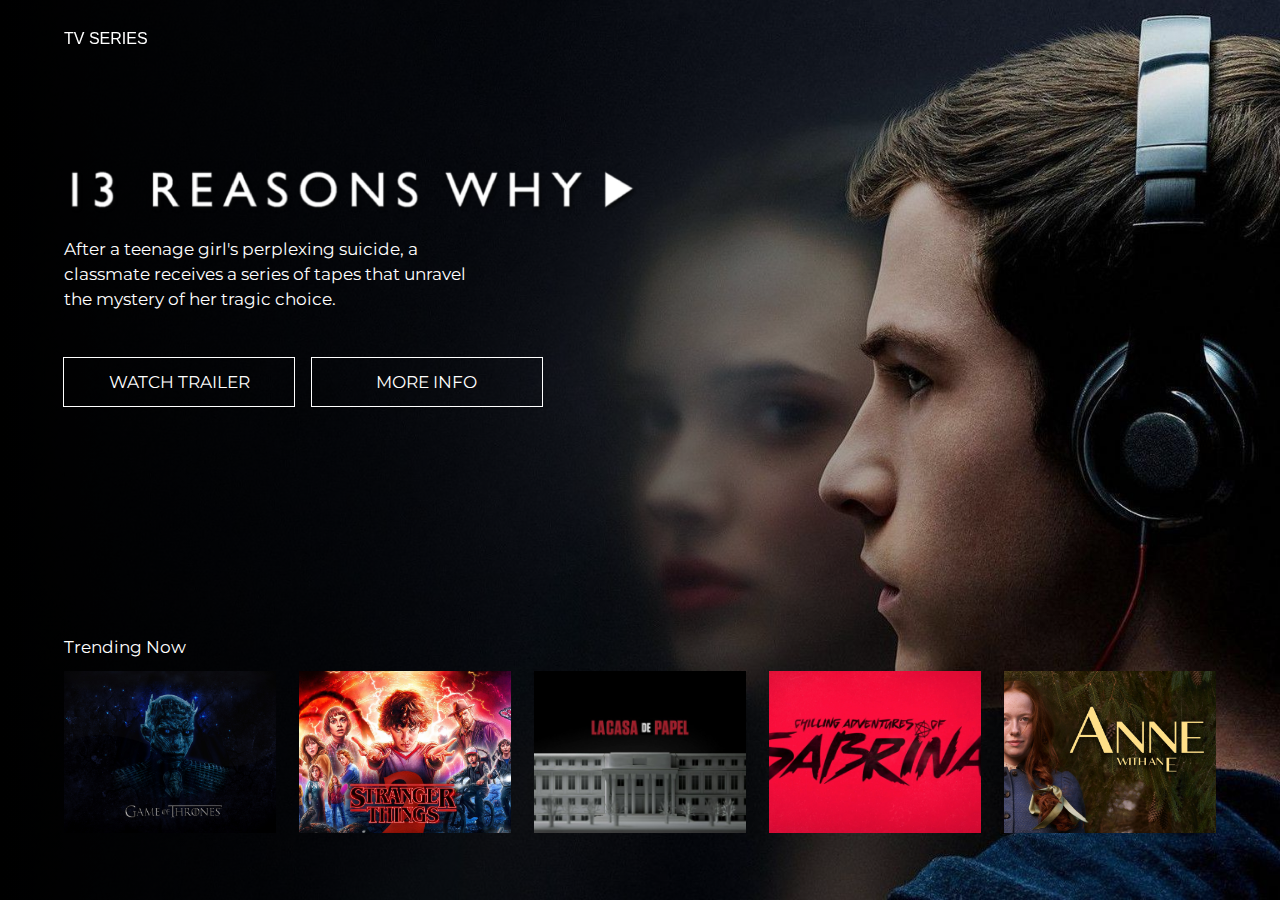
==== commit d6831254: "Add files via upload" ====
--- a/index.html
+++ b/index.html
@@ -2,7 +2,7 @@
 <html>
   <head>
     <title>TV SERIES</title>
-    <meta name="viewport" content="width=device-width"/>
+    <meta name="viewport" content="width=device-width, initial-scale=1.0">
     <link rel="stylesheet" type="text/css" href="css/global.css" />
     <link rel="stylesheet" type="text/css" href="css/typography.css" />
   </head>
@@ -13,7 +13,7 @@
       </main>
     </nav>
     
-    <section class="full" id="closeee">
+    <section class="full">
       <main>
       <div class="bigposter">
         <div class="title"><img src="image/text.png" width="100%" align="middle"></div>
@@ -47,9 +47,6 @@
     
     <section id="infoo1" class="full1">
       <main>
-        <div class="close" onclick="closecontent">
-          <a href="#closeee"><img src="image/x.png" height="30px"></a>
-        </div>
         <div class="judul">
           <img src="image/text.png" width="90%">
         </div>
@@ -68,9 +65,6 @@
     
     <section id="infoo2" class="full2">
       <main>
-        <div class="close" onclick="closecontent">
-          <a href="#closeee"><img src="image/x.png" height="30px"></a>
-        </div>
         <div class="judul">
           <img src="image/got text.png" width="80%">
         </div>
@@ -87,29 +81,26 @@
     
     <section id="infoo3" class="full3">
       <main>
+        <div class="judul">
+          <img src="image/stranger things text.png" width="80%">
+        </div>
+        <div class="description">
+          <h1>Year: 2016</h1>
+          <h1>Seasons: 3 Seasons</h1>
+          <h1>Genre: Science Fiction, Horror fiction, Historical Drama</h1>
+          <h1>Cast Starring: Millie Bobby Brown, Finn Wolfhard, Noah Schnap</h1>
+          <h2>Synopsis:</h2>
+          <h1>When a young boy vanishes, a small town uncovers a mystery involving secret experiments, terrifying supernatural forces, and one strange little girl.</h1>
+        </div>
+      </main>
+    </section>
+    
+    <section id="infoo4" class="full4">
+      <main>
         <div class="close" onclick="closecontent">
           <a href="#closeee"><img src="image/x.png" height="30px"></a>
         </div>
         <div class="judul">
-          <img src="image/stranger things text.png" width="80%">
-        </div>
-        <div class="description">
-          <h1>Year: 2016</h1>
-          <h1>Seasons: 3 Seasons</h1>
-          <h1>Genre: Science Fiction, Horror fiction, Historical Drama</h1>
-          <h1>Cast Starring: Millie Bobby Brown, Finn Wolfhard, Noah Schnap</h1>
-          <h2>Synopsis:</h2>
-          <h1>When a young boy vanishes, a small town uncovers a mystery involving secret experiments, terrifying supernatural forces, and one strange little girl.</h1>
-        </div>
-      </main>
-    </section>
-    
-    <section id="infoo4" class="full4">
-      <main>
-        <div class="close" onclick="closecontent">
-          <a href="#closeee"><img src="image/x.png" height="30px"></a>
-        </div>
-        <div class="judul">
           <img src="image/money heist text.png" width="80%">
         </div>
         <div class="description">
@@ -125,9 +116,6 @@
     
     <section id="infoo5" class="full5">
       <main>
-        <div class="close" onclick="closecontent">
-          <a href="#closeee"><img src="image/x.png" height="30px"></a>
-        </div>
         <div class="judul">
           <img src="image/sabrina text.png" width="80%">
         </div>
@@ -145,9 +133,6 @@
     
     <section id="infoo6" class="full6">
       <main>
-        <div class="close" onclick="closecontent">
-          <a href="#closeee"><img src="image/x.png" height="30px"></a>
-        </div>
         <div class="judul">
           <img src="image/anne text.png" width="80%">
         </div>
--- a/css/global.css
+++ b/css/global.css
@@ -19,7 +19,7 @@
 }
 
 main {
-  width: 1300px;
+  width: 90%;
   padding-top: 50px;
   margin-left: auto;
   margin-right: auto;
@@ -327,14 +327,6 @@
   display: none;
 }
 
-
-.close {
-  position: relative;
-  width: 30px;
-  left: 100%;
-  background-color: transparent;
-  display: block;
-}
 .judul {
   width: 50%;
   height: 30%;
@@ -371,6 +363,7 @@
   }
   section.full {
     width: 100vw;
+    height: 110vh;
     margin-top: 50px;
     background-size: 100vw;
     background-repeat: no-repeat;
@@ -400,4 +393,106 @@
     width: 50vw;
   }
   
+  .film {
+    width: 90vw;
+    height: auto;
+  }
+  
+  .filmposter {
+    width: 28vw;
+    height: 23vh;
+    margin-right: 3vw;
+    background-image: url('../image/got mobile.jpg');
+    background-position: center;
+  }
+  
+  .filmposter1 {
+    width: 28vw;
+    height: 23vh;
+    margin-right: 3vw;
+    background-image: url('../image/stranger things mobile.jpg');
+    background-position: center;
+  }
+  
+  .filmposter2 {
+    width: 28vw;
+    height: 23vh;
+    margin-right: 0vw;
+    background-image: url('../image/money heist mobile.jpg');
+    background-position: center;
+  }
+  
+  .filmposter3 {
+    width: 28vw;
+    height: 23vh;
+    margin-right: 3vw;
+    margin-top: 3vw;
+    background-image: url('../image/sabrina mobile.jpg');
+    background-position: center;
+  }
+  
+  .filmposter4 {
+    width: 28vw;
+    height: 23vh;
+    margin-right: 3vw;
+    margin-top: 3vw;
+    background-image: url('../image/anne mobile.jpg');
+    background-position: center;
+  }
+  
+  section.full1 {
+    width: 100vw;
+    height: 160vh;
+    background-size: contain;
+    background-repeat: no-repeat;
+    background-color: black;
+  }
+  
+  section.full2 {
+    width: 100vw;
+    height: 120vh;
+    background-size: contain;
+    background-repeat: no-repeat;
+    background-color: black;
+  }
+  
+  section.full3 {
+    width: 100vw;
+    height: 103vh;
+    background-size: contain;
+    background-repeat: no-repeat;
+    background-color: black;
+  }
+  
+  section.full4 {
+    width: 100vw;
+    height: 98vh;
+    background-size: contain;
+    background-repeat: no-repeat;
+    background-color: black;
+  }
+  
+  section.full5 {
+    width: 100vw;
+    height: 95vh;
+    background-size: contain;
+    background-repeat: no-repeat;
+    background-color: black;
+  }
+  
+  section.full6 {
+    width: 100vw;
+    height: 103vh;
+    background-size: contain;
+    background-repeat: no-repeat;
+    background-color: black;
+  }
+  .judul {
+    width: 90vw;
+    margin-top: 25vh;
+  }
+  
+  .description {
+    width: 90vw;
+  }
   --- a/css/typography.css
+++ b/css/typography.css
@@ -24,4 +24,16 @@
   line-height: 40px;
   font-weight: 300;
   padding-top: 20px;
-}+}
+
+
+@media (max-width: 886px) {
+  h1 {
+    font-size: 15px;
+    line-height: 30px;
+  }
+  
+  h2 {
+    font-size: 15px;
+    line-height: 30px;
+  }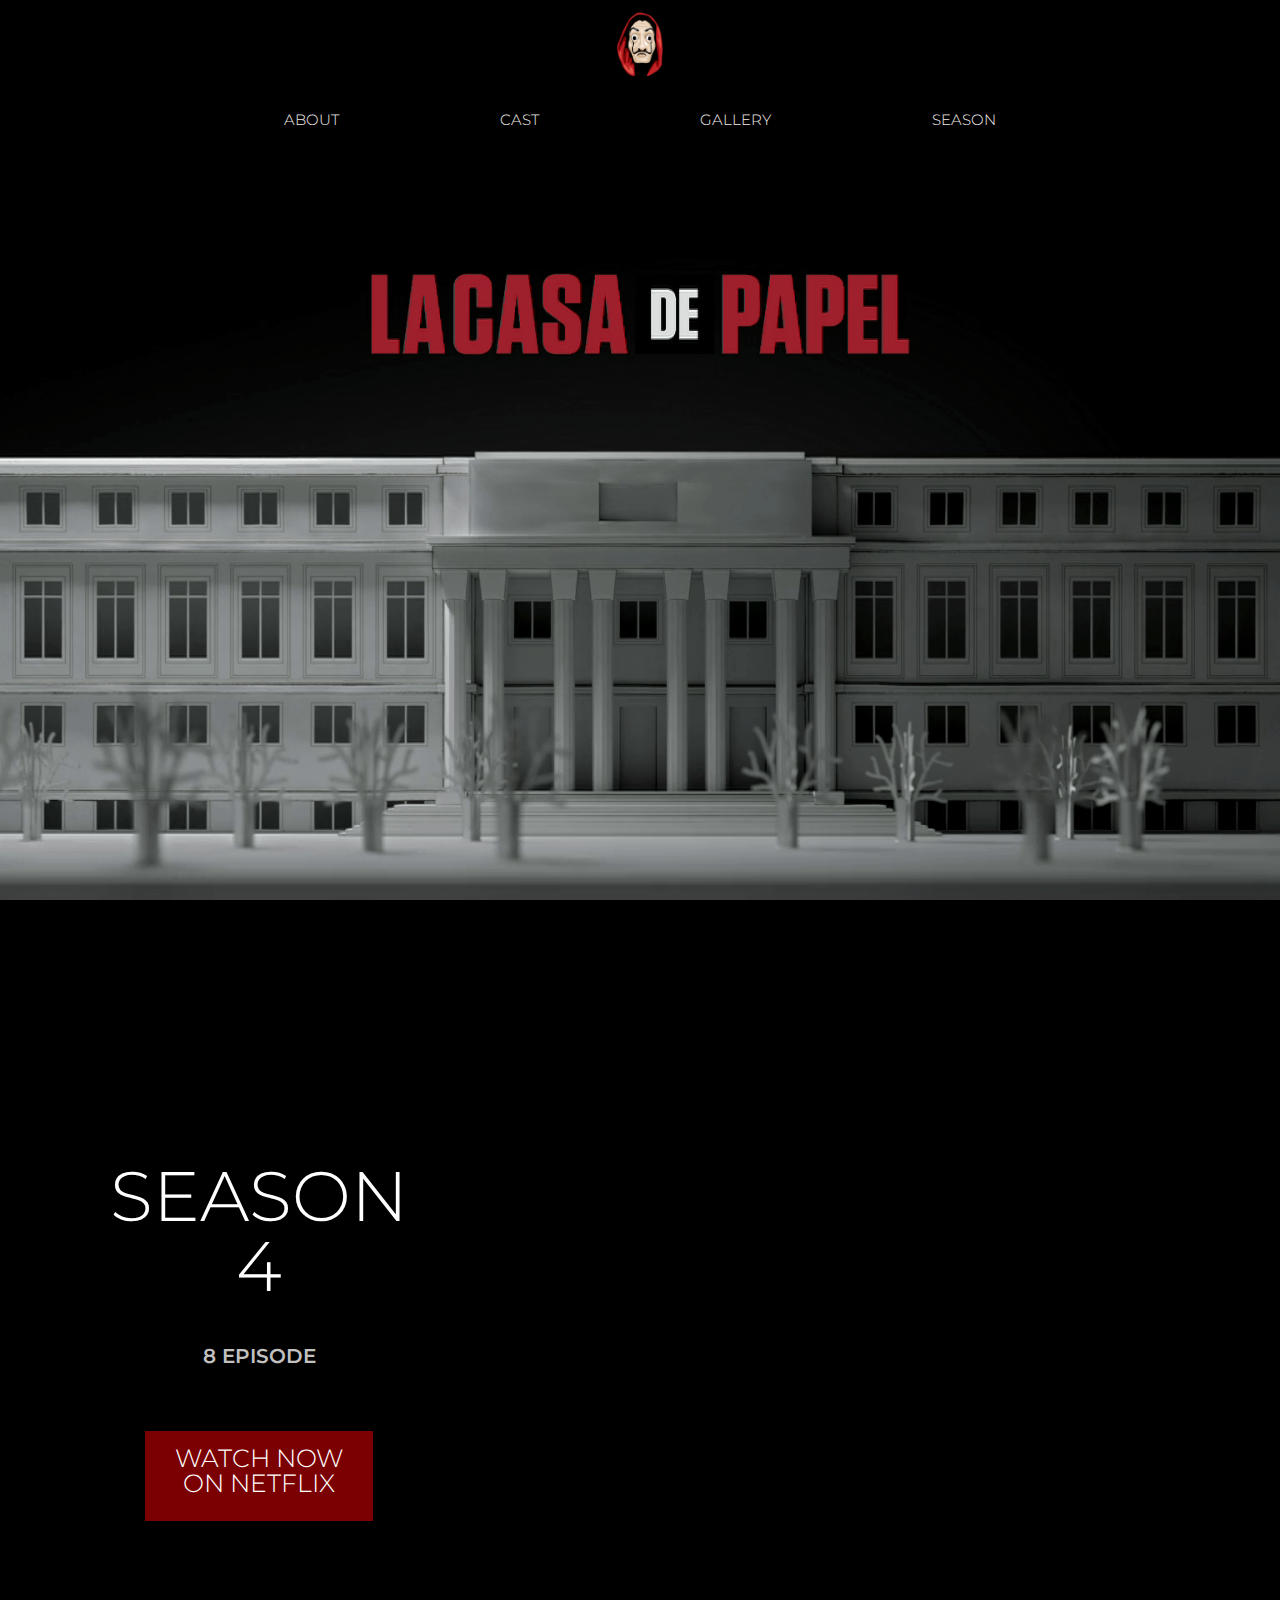
==== commit a1cd4996: "Add files via upload" ====
--- a/index.html
+++ b/index.html
@@ -1,213 +1,42 @@
 <!doctype html>
 <html>
-  <head>
-    <title>TV SERIES</title>
-    <meta name="viewport" content="width=device-width, initial-scale=1.0">
-    <link rel="stylesheet" type="text/css" href="css/global.css" />
-    <link rel="stylesheet" type="text/css" href="css/typography.css" />
-  </head>
-  <body>
-    <nav>
-      <main>
-        <a href="index.html" class="menu">TV SERIES</a>
-      </main>
-    </nav>
-    
-    <section class="full">
-      <main>
-      <div class="bigposter">
-        <div class="title"><img src="image/text.png" width="100%" align="middle"></div>
-        <div class="synopsis">
-          <p>After a teenage girl's perplexing suicide, a classmate receives a series of tapes that unravel the mystery of her tragic choice.</p>
-        </div>
-        <div class="button">
-          <div class="play"><a href="trailer.html"><p>WATCH TRAILER</p></a></div>
-          <div class="mylist" onclick="opencontent5('0')"><p>MORE INFO</p></div>
-        </div>
-      </div>
-      
-      
-      <div class="film">
-        <div class="trending">
-          <p>Trending Now</p>
-        </div>
-        <div class="filmone">
-           
-          <div class="filmposter" onclick="opencontent('0')"><p>More Detail</p></div>
-          <div class="filmposter1" onclick="opencontent1('0')"><p>More Detail</p></div>
-          <div class="filmposter2" onclick="opencontent2('0')"><p>More Detail</p></div>
-          <div class="filmposter3" onclick="opencontent3('0')"><p>More Detail</p></div>
-          <div class="filmposter4" onclick="opencontent4('0')"><p>More Detail</p></div>
-        </div>
-      </div>
-      </main>
-    </section>
-    
-    
-    
-    <section id="infoo1" class="full1">
-      <main>
-        <div class="judul">
-          <img src="image/text.png" width="90%">
-        </div>
-        <div class="description">
-          <h1>Year: 2017</h1>
-          <h1>Seasons: 3 Seasons</h1>
-          <h1>Genre: Teen Drama, Mystery</h1>
-          <h1>Cast Starring:  Dylan Minnette, Katherine Langford, Alisha Boe, Ross Butler</h1>
-          <h2>Synopsis:</h2>
-          <h1>Newcomer Katherine Langford plays the role of Hannah, a young woman who takes her own life. Two weeks after her tragic death, a classmate named Clay finds a mysterious box on his porch. Inside the box are recordings made by Hannah -- on whom Clay had a crush -- in which she explains the 13 reasons why she chose to commit suicide. If Clay decides to listen to the recordings, he will find out if and how he made the list. This intricate and heart-wrenching tale is told through Clay and Hannah's dual narratives.</h1>
-        </div>
-      </main>
-    </section>
-    
-    
-    
-    <section id="infoo2" class="full2">
-      <main>
-        <div class="judul">
-          <img src="image/got text.png" width="80%">
-        </div>
-        <div class="description">
-          <h1>Year: 2011</h1>
-          <h1>Seasons: 8 Seasons</h1>
-          <h1>Genre: Fantasy, Serial</h1>
-          <h1>Cast Starring: Emilia Clarke, Kit Harington, Sophie Turner, Maisie Williams</h1>
-          <h2>Synopsis:</h2>
-          <h1>Game of Thrones is roughly based on the storylines of A Song of Ice and Fire, set in the fictional Seven Kingdoms of Westeros and the continent of Essos. The series chronicles the violent dynastic struggles among the realm's noble families for the Iron Throne, while other families fight for independence from it.</h1>
-        </div>
-      </main>
-    </section>
-    
-    <section id="infoo3" class="full3">
-      <main>
-        <div class="judul">
-          <img src="image/stranger things text.png" width="80%">
-        </div>
-        <div class="description">
-          <h1>Year: 2016</h1>
-          <h1>Seasons: 3 Seasons</h1>
-          <h1>Genre: Science Fiction, Horror fiction, Historical Drama</h1>
-          <h1>Cast Starring: Millie Bobby Brown, Finn Wolfhard, Noah Schnap</h1>
-          <h2>Synopsis:</h2>
-          <h1>When a young boy vanishes, a small town uncovers a mystery involving secret experiments, terrifying supernatural forces, and one strange little girl.</h1>
-        </div>
-      </main>
-    </section>
-    
-    <section id="infoo4" class="full4">
-      <main>
-        <div class="close" onclick="closecontent">
-          <a href="#closeee"><img src="image/x.png" height="30px"></a>
-        </div>
-        <div class="judul">
-          <img src="image/money heist text.png" width="80%">
-        </div>
-        <div class="description">
-          <h1>Year: 2017</h1>
-          <h1>Seasons: 3 Seasons</h1>
-          <h1>Genre: Drama</h1>
-          <h1>Cast Starring: Álvaro Morte, Úrsula Corberó, Pedro Alonso</h1>
-          <h2>Synopsis:</h2>
-          <h1>An enigmatic character called The Professor plans something unique when he plots to carry out the biggest robbery in history</h1>
-        </div>
-      </main>
-    </section>
-    
-    <section id="infoo5" class="full5">
-      <main>
-        <div class="judul">
-          <img src="image/sabrina text.png" width="80%">
-        </div>
-        <div class="description">
-          <h1>Year: 2018</h1>
-          <h1>Seasons: 3 Seasons</h1>
-          <h1>Genre: Horror fiction, Occult Fiction</h1>
-          <h1>Cast Starring: Kiernan Shipka, Rose Lynch, Miranda Otto</h1>
-          <h2>Synopsis:</h2>
-          <h1>While Greendale readies for a Halloween eclipse, Sabrina faces a crucial decision and Harvey makes an unexpected declaration.</h1>
-        </div>
-      </main>
-    </section>
-    
-    
-    <section id="infoo6" class="full6">
-      <main>
-        <div class="judul">
-          <img src="image/anne text.png" width="80%">
-        </div>
-        <div class="description">
-          <h1>Year: 2017</h1>
-          <h1>Seasons: 3 Seasons</h1>
-          <h1>Genre: Drama</h1>
-          <h1>Cast Starring: Amybeth McNulty, Geraldine James, R.H. Thomson</h1>
-          <h2>Synopsis:</h2>
-          <h1>A plucky orphan whose passions run deep fings an unlikely home with a spinster and her soft-spoken bachelor bbrother. Based on “Anne of Green Gables.</h1>
-        </div>
-      </main>
-    </section>
-    
-    <script>
-      function opencontent(x) {
-        document.getElementById('infoo2').style.display = "block";
-        document.getElementById('infoo3').style.display = "none";
-        document.getElementById('infoo4').style.display = "none";
-        document.getElementById('infoo5').style.display = "none";
-        document.getElementById('infoo6').style.display = "none";
-        document.getElementById('infoo1').style.display = "none";
-        window.scrollTo(0, 1000);
-      }
-      
-      function opencontent1(x) {
-        document.getElementById('infoo3').style.display = "block";
-        document.getElementById('infoo2').style.display = "none";
-        document.getElementById('infoo4').style.display = "none";
-        document.getElementById('infoo5').style.display = "none";
-        document.getElementById('infoo6').style.display = "none";
-        document.getElementById('infoo1').style.display = "none";
-        window.scrollTo(0, 1000);
-      }
-      
-      function opencontent2(x) {
-        document.getElementById('infoo4').style.display = "block";
-        document.getElementById('infoo2').style.display = "none";
-        document.getElementById('infoo3').style.display = "none";
-        document.getElementById('infoo5').style.display = "none";
-        document.getElementById('infoo6').style.display = "none";
-        document.getElementById('infoo1').style.display = "none";
-        window.scrollTo(0, 1000);
-      }
-      
-      function opencontent3(x) {
-        document.getElementById('infoo5').style.display = "block";
-        document.getElementById('infoo2').style.display = "none";
-        document.getElementById('infoo3').style.display = "none";
-        document.getElementById('infoo4').style.display = "none";
-        document.getElementById('infoo6').style.display = "none";
-        document.getElementById('infoo1').style.display = "none";
-        window.scrollTo(0, 1000);
-      }
-      
-      function opencontent4(x) {
-        document.getElementById('infoo6').style.display = "block";
-        document.getElementById('infoo2').style.display = "none";
-        document.getElementById('infoo3').style.display = "none";
-        document.getElementById('infoo4').style.display = "none";
-        document.getElementById('infoo5').style.display = "none";
-        document.getElementById('infoo1').style.display = "none";
-        window.scrollTo(0, 1000);
-      }
-      
-      function opencontent5(x) {
-        document.getElementById('infoo1').style.display = "block";
-        document.getElementById('infoo2').style.display = "none";
-        document.getElementById('infoo3').style.display = "none";
-        document.getElementById('infoo4').style.display = "none";
-        document.getElementById('infoo5').style.display = "none";
-        document.getElementById('infoo6').style.display = "none";
-        window.scrollTo(0, 1000);
-      }
-      
-    </script>
-  </body>
-</html>+<head>
+	<title>La Casa de Papel</title>
+	<meta name="viewport" content="width=device-width, initial-scale=1.0">
+	<link rel="stylesheet" type="text/css" href="css/global.css" />
+	<link rel="stylesheet" type="text/css" href="css/typography.css" />
+</head>
+
+<body>
+	<section class="full">
+		<main>
+			<div class="mask">
+				<img src="image/money heist mask.png" alt="money heist">
+			</div>
+			<div class="link">
+				<div class="back about" ><h1>ABOUT</h1></div>
+				<div class="back cast"><a href="cast.html"><h1>CAST</h1></a></div>
+				<div class="back gallery"><a href="gallery.html"><h1>GALLERY</h1></a></div>
+				<div class="back season"><a href="season.html"><h1>SEASON</h1></a></div>
+			</div>
+		</main>
+	</section>
+	
+	<section class="full4">
+		<div class="margin">
+			<div class="watchthis">
+				<div class="juduls4"><h1>SEASON 4</h1></div>
+				<div class="ss4"><h3>8 EPISODE</h3></div>
+				<div class="watchnow">
+					<a href="https://www.netflix.com/browse?jbv=80192098&jbp=1&jbr=1"><p>WATCH NOW ON NETFLIX</p></a>
+				</div>
+			</div>
+			<div class="container3">
+				<div class="trailers4">
+					<video autoplay muted class="trailers44"><source src="video/season 4 trailer.mp4"></video>
+				</div>
+			</div>
+		</div>
+	</section>
+</body>
+</html>
--- a/css/global.css
+++ b/css/global.css
@@ -1,498 +1,1545 @@
 * {
-  margin: 0;
-  padding: 0;
+  	margin: 0;
+  	padding: 0;
 }
 
 html {
-  scroll-behavior: smooth;
-}
-
+  	scroll-behavior: smooth;
+}
 
 nav {
-  position: fixed;
-  top: 20px;
-  left: 0;
-  width: 100vw;
-  height: 50px;
-  background-color: transparent;
-  z-index: 100;
-}
+	position: fixed;
+	width: 100vw;
+	height: 10%;
+	background-color: black;
+}
+.logo {
+	width: 10%;
+	height: 100%;
+	margin-left: 3%;
+}
+
+.logo img {
+	width: auto;
+	height: 70%;
+	padding-top: 0.5%;
+	
+}
+
+a {
+	text-decoration: none;
+}
+.menu1 {
+	width: auto;
+	float: right;
+	margin-left: 70px;
+	margin-right: 70px;
+	padding-top: 30px;
+	text-decoration: none;
+}
+
+
+.menu3 {
+	width: auto;
+	float: right;
+	margin-left: 70px;
+	padding-top: 30px;
+	text-decoration: none;
+}
+
+.menu4 {
+	width: auto;
+	float: right;
+	margin-left: 70px;
+	padding-top: 30px;
+	text-decoration: none;
+}
+
+.menu5 {
+	width: auto;
+	float: right;
+	margin-left: 70px;
+	padding-top: 30px;
+	text-decoration: none;
+}
+
+.menu1:hover {
+	text-decoration-line: underline;
+  	text-decoration-color: white;
+}
+
+.menu2:hover {
+	text-decoration-line: underline;
+  	text-decoration-color: white;
+}
+
+.menu3:hover {
+	text-decoration-line: underline;
+  	text-decoration-color: white;
+}
+
+.menu4:hover {
+	text-decoration-line: underline;
+  	text-decoration-color: white;
+}
+
+.menu5:hover {
+	text-decoration-line: underline;
+  	text-decoration-color: white;
+}
+
 
 main {
-  width: 90%;
-  padding-top: 50px;
-  margin-left: auto;
-  margin-right: auto;
-}
-
-nav main {
-  padding-top: 10px;
-  text-align: left;
-}
-
-nav main a {
-  text-decoration: none;
-  color: white;
-  font-family: 'Raleway', sans-serif;
-  padding-top: 10px;
-  padding-right: 50px;
-}
-
-nav main a:hover {
-  color: red;
-}
-
-
-.videofull iframe {
-  position: absolute;
-  top: 0;
-  left: 0;
-  width: 100%;
-  height: 100%;
-}
-
+  	width: 90%;
+  	margin-left: auto;
+  	margin-right: auto;
+}
 
 section.full {
-  width: 100%;
-  height: 100vh;
-  background-image: linear-gradient(to right, black, rgba(255,0,0,0)), url('../image/13 reasons why 1.jpg');
-  background-size: cover;
-}
-
-.bigposter {
-  width: 100%;
-  height: 65vh;
-  background-color: transparent;
-  display: block;
+  	width: 100%;
+  	height: 100vh;
+	background-image: url("../image/home.png");
+	background-size: cover;
+	background-position: bottom center;
+ 	background-color: black;
+  	display: block;
+}
+
+section.full1 {
+  	width: 100%;
+  	height: 80%;
+	padding-top: 10vh;
+  	background-color: black;
+  	display: block;
+}
+
+
+section.full2 {
+	width: 100%;
+  	height: 100vh;
+ 	background-color: black;
+  	display: block;
+}
+
+.maincast {
+	width: 35%;
+	height: 20%;
+	margin-left: 10%;
+	margin-top: 25%;
+	float: left;
+	background-color: transparent;
+	display: block;
+	outline-style: solid;
+	outline-color: white;
+}
+
+.maincast h1 {
+	text-align: center;
+	padding-top: 80px;
+	font-size: 60px;
+	line-height: 0px;
+}
+
+.maincast h1:hover {
+	font-size: 65px;
+	font-weight: 600;
+	transition: 1s;
+}
+.recurring {
+	width: 35%;
+	height: 20%;
+	margin-left: 10%;
+	margin-top: 25%;
+	float: left;
+	background-color: transparent;
+	display: block;
+	outline-style: solid;
+	outline-color: white;
+}
+
+.recurring h1 {
+	text-align: center;
+	font-size: 60px;
+	line-height: 0px;
+	padding-top: 80px;
+}
+
+.recurring h1:hover {
+	font-size: 65px;
+	font-weight: 600;
+	transition: 1s;
+}
+
+
+.mask {
+  	width: 4%;
+  	height: 10%;
+  	margin-right: auto;
+  	margin-left: auto;
+  	padding-top: 1%;
+  	background-color: transparent;
+  	display: block;
+}
+
+.mask img {
+  	width: 100%;
+  	height: auto;
+}
+
+.mask img:hover {
+  	width: 120%;
+  	transition: 0.5s;
 }
 
 .title {
-  width: 50%;
-  height: auto;
-  padding-top: 10%;
-}
-
-.synopsis {
-  width: 35%;
-  height: auto;
-  padding-top: 2%;
-}
-
-.button {
-  width: 50%;
-  height: 30%;
-  margin-top: 4%;
-}
-
-.play {
-  width: 40%;
-  height: auto;
-  float: left;
-  text-align: center;
-  padding-top: 2%;
-  padding-bottom: 2%;
-  outline-style: solid;
-  outline-color: white;
-  outline-width: thin;
-}
-
-.play a {
-  text-decoration: none;
-  color: white;
-}
-
-.mylist a {
-  text-decoration: none;
-  color: white;
-}
-
-.mylist {
-  width: 40%;
-  height: auto;
-  float: left;
-  margin-left: 3%;
-  padding-top: 2%;
-  padding-bottom: 2%;
-  text-align: center;
-  outline-style: solid;
-  outline-color: white;
-  outline-width: thin;
-}
-
-
-.film {
-  width: 100%;
-  height: 22vh;
-  background-color: transparent;
-  display: block;
-}
-
-.trending {
-  width: 100%;
-  height: 4vh;
-  background-color: transparent;
-  display: block;
-}
-
-.filmone {
-  width: 100%;
-  height: 18vh;
-  margin-top: 20;
-  background-color: transparent;
-  display: block;
-}
-
-.filmposter {
-  width: 18.4%;
-  height: 100%;
-  margin-right: 2%;
-  background-image: url('../image/got.jpg');
-  background-size: cover;
-  background-position: center;
-  float: left;
-  text-align: center;
-}
-
-.filmposter1 {
-  width: 18.4%;
-  height: 100%;
-  margin-right: 2%;
-  background-image: url('../image/stranger things.png');
-  background-size: cover;
-  background-position: center;
-  float: left;
-  text-align: center;
-}
-
-.filmposter2 {
-  width: 18.4%;
-  height: 100%;
-  margin-right: 2%;
-  background-image: url('../image/money heist.jpg');
-  background-size: cover;
-  background-position: center;
-  float: left;
-  text-align: center;
-}
-
-.filmposter3 {
-  width: 18.4%;
-  height: 100%;
-  margin-right: 2%;
-  background-image: url('../image/sabrina.jpg');
-  background-size: cover;
-  background-position: center;
-  float: left;
-  text-align: center;
-}
-
-.filmposter4 {
-  width: 18.4%;
-  height: 100%;
-  background-image: url('../image/anne.jpg');
-  background-size: cover;
-  background-position: bottom right;
-  float: left;
-  text-align: center;
-}
-
-
-
-.filmposter p {
-  padding-top: 25%;
-  color: transparent;
-}
-
-.filmposter:hover {
-  background-color: black;
-  opacity: 0.5;
-}
-
-.filmposter p:hover {
-  color: white;
-  display: block;
-}
-
-
-
-.filmposter1 p {
-  padding-top: 25%;
-  color: transparent;
-}
-
-.filmposter1:hover {
-  background-color: black;
-  opacity: 0.5;
-}
-.filmposter1 p:hover {
-  color: white;
-  display: block;
-}
-
-
-
-
-.filmposter2 p {
-  padding-top: 25%;
-  color: transparent;
-}
-
-.filmposter2:hover {
-  background-color: black;
-  opacity: 0.5;
-}
-.filmposter2 p:hover {
-  color: white;
-  display: block;
-}
-
-
-
-.filmposter3 p {
-  padding-top: 25%;
-  color: transparent;
-}
-
-.filmposter3:hover {
-  background-color: black;
-  opacity: 0.5;
-}
-.filmposter3 p:hover {
-  color: white;
-  display: block;
-}
-
-
-
-.filmposter4 p {
-  padding-top: 25%;
-  color: transparent;
-}
-.filmposter4:hover {
-  background-color: black;
-  opacity: 0.5;
-}
-.filmposter4 p:hover {
-  color: white;
-  display: block;
-}
-
-
-section.full1 {
-  width: 100%;
-  height: 100vh;
-  background-image: linear-gradient(to right, black, rgba(255,0,0,0)), url('../image/13 reasons why 2.jpg');
-  background-size: cover;
-  display: none;
-}
-
-
-section.full2 {
-  width: 100%;
-  height: 100vh;
-  background-image: linear-gradient(to right, black, rgba(255,0,0,0)), url('../image/got1.jpg');
-  background-size: cover;
-  display: none;
-}
+  	width: 75%;
+  	height: 20%;
+  	margin: 13% auto 7% auto;
+  	background-color: transparent;
+  	display: block;
+}
+
+.title img {
+  	width: 100%;
+  	height: auto;
+}
+
+
+
+
+.link {
+  	width: 75%;
+ 	margin: 0 auto;
+  	display: grid;
+ 	grid-template-columns: auto auto auto auto;
+ 	grid-template-areas:
+  	'about cast gallery season';
+ 	grid-template-rows: 10vh;
+	grid-gap: 10px;
+ 	background-color: transparent;
+}
+
+.back {
+  	background-color: transparent;
+  	padding: 20px;
+}
+
+.about {
+  	grid-area: about;
+}
+
+.gallery {
+  	grid-area: gallery;
+}
+
+.cast {
+  	grid-area: cast;
+}
+
+
+
+.season {
+  	grid-area: season;
+}
+
+
+.cast a {
+	text-decoration: none;
+}
+
+.about h1 {
+  	text-align: center;
+  	color: #F2EBEB;
+  	transition: 0.5s;
+}
+
+.gallery h1 {
+  	text-align: center;
+  	color: #F2EBEB;
+  	transition: 1s;
+}
+
+.cast h1 {
+  	text-align: center;
+  	color: #F2EBEB;
+  	transition: 1.5s;
+}
+
+
+
+.season h1 {
+  	text-align: center;
+  	color: #F2EBEB;
+  	transition: 2.5s;
+}
+
+
+
+
+.about h1:hover {
+  	color: red;
+  	font-size: 20px;
+  	text-decoration-line: line-through;
+  	text-decoration-color: black;
+  	transition: 0.3s;
+}
+
+.gallery h1:hover {
+  	color: red;
+  	font-size: 20px;
+  	text-decoration-line: line-through;
+  	text-decoration-color: black;
+  	transition: 0.3s;
+}
+
+.cast h1:hover {
+  	color: red;
+  	font-size: 20px;
+  	text-decoration-line: line-through;
+  	text-decoration-color: black;
+  	transition: 0.3s;
+}
+
+
+
+.season h1:hover {
+  	color: red;
+  	font-size: 20px;
+  	text-decoration-line: line-through;
+  	text-decoration-color: black;
+  	transition: 0.3s;
+}
+
+
+
+
+.left {
+	width: 25%;
+	height: 90vh;;
+	background-color: black;
+	display: block;
+	float: left;
+	overflow-y: scroll;
+}
+
+.left::-webkit-scrollbar {
+	display: none;
+}
+
+
+.tokyo {
+	width: 100%;
+	height: 25vh;
+	background-image: linear-gradient(to right, black, rgba(255,0,0,0)), url("../image/tokyo portrait.jpg");
+	background-position: center;
+	background-size: cover;
+}
+
+.tokyo h1{
+	padding-top: 130px;
+	padding-left: 10%;
+	font-size: 20px;
+}
+
+.tokyo:hover {
+	background-image: url("../image/tokyo portrait.jpg");
+}
+
+
+
+.lisbon {
+	width: 100%;
+	height: 25vh;
+	background-image: linear-gradient(to right, black, rgba(255,0,0,0)), url("../image/lisbon portait.jpg");
+	background-position: center;
+	background-size: cover;
+}
+
+.lisbon h1{
+	padding-top: 130px;
+	padding-left: 10%;
+	font-size: 20px
+}
+
+.lisbon:hover {
+	background-image: url("../image/lisbon portait.jpg");
+}
+
+
+
+.professor {
+	width: 100%;
+	height: 25vh;
+	background-image: linear-gradient(to right, black, rgba(255,0,0,0)), url("../image/professor portait.jpg");
+	background-position: center;
+	background-size: cover;
+}
+
+.professor h1{
+	padding-top: 130px;
+	padding-left: 10%;
+	font-size: 20px;
+}
+
+.professor:hover {
+	background-image: url("../image/professor portait.jpg");
+}
+
+
+
+.moscow {
+	width: 100%;
+	height: 25vh;
+	background-image: linear-gradient(to right, black, rgba(255,0,0,0)), url("../image/moscow portrait.jpg");
+	background-position: center;
+	background-size: cover;
+}
+
+.moscow h1{
+	padding-top: 45%;
+	padding-left: 10%;
+	font-size: 20px;
+}
+
+.moscow:hover {
+	background-image: url("../image/moscow portrait.jpg");
+}
+
+
+
+.berlin {
+	width: 100%;
+	height: 25vh;
+	background-image: linear-gradient(to right, black, rgba(255,0,0,0)), url("../image/berlin portrait.jpg");
+	background-position: center;
+	background-size: cover;
+}
+
+.berlin h1{
+	padding-top: 45%;
+	padding-left: 10%;
+	font-size: 20px;
+}
+
+.berlin:hover {
+	background-image: url("../image/berlin portrait.jpg");
+}
+
+
+
+.nairobi {
+	width: 100%;
+	height: 25vh;
+	background-image: linear-gradient(to right, black, rgba(255,0,0,0)), url("../image/nairobi portrait.jpg");
+	background-position: center;
+	background-size: cover;
+}
+
+.nairobi h1{
+	padding-top: 45%;
+	padding-left: 10%;
+	font-size: 20px;
+}
+
+.nairobi:hover {
+	background-image: url("../image/nairobi portrait.jpg");
+}
+
+
+
+.rio {
+	width: 100%;
+	height: 25vh;
+	background-image: linear-gradient(to right, black, rgba(255,0,0,0)), url("../image/rio portrait.png");
+	background-position: center;
+	background-size: cover;
+}
+
+.rio h1{
+	padding-top: 45%;
+	padding-left: 10%;
+	font-size: 20px;
+}
+
+.rio:hover {
+	background-image: url("../image/rio portrait.png");
+}
+
+
+
+.arturo {
+	width: 100%;
+	height: 25vh;
+	background-image: linear-gradient(to right, black, rgba(255,0,0,0)), url("../image/arturo potrait.jpg");
+	background-position: center;
+	background-size: cover;
+}
+
+.arturo h1{
+	padding-top: 45%;
+	padding-left: 10%;
+	font-size: 20px;
+}
+
+.arturo:hover {
+	background-image: url("../image/arturo potrait.jpg");
+}
+
+
+.denver {
+	width: 100%;
+	height: 25vh;
+	background-image: linear-gradient(to right, black, rgba(255,0,0,0)), url("../image/denver portrait.jpg");
+	background-position: center;
+	background-size: cover;
+}
+
+.denver h1{
+	padding-top: 45%;
+	padding-left: 10%;
+	font-size: 20px;
+}
+
+.denver:hover {
+	background-image: url("../image/denver portrait.jpg");
+}
+
+
+
+.stockholm{
+	width: 100%;
+	height: 25vh;
+	background-image: linear-gradient(to right, black, rgba(255,0,0,0)), url("../image/stockholm portrait.png");
+	background-position: center;
+	background-size: cover;
+}
+
+.stockholm:hover {
+	background-image: url("../image/stockholm portrait.png");
+}
+
+.stockholm h1{
+	padding-top: 45%;
+	padding-left: 10%;
+	font-size: 20px;
+}
+
+
+
+.helsinki {
+	width: 100%;
+	height: 25vh;
+	background-image: linear-gradient(to right, black, rgba(255,0,0,0)), url("../image/helsinki portrait.jpg");
+	background-position: center;
+	background-size: cover;
+}
+
+.helsinki h1{
+	padding-top: 45%;
+	padding-left: 10%;
+	font-size: 20px;
+}
+
+
+.helsinki:hover {
+	background-image: url("../image/helsinki portrait.jpg");
+}
+
+
+
+.right {
+  	width: 75%;
+  	height: 90vh;
+	background-color: black;
+	display: block;
+	float: left;
+}
+
+.tokyodetail {
+	width: 100%;
+	height: 90vh;;
+	background-image: linear-gradient(to right, black, rgba(255,0,0,0)), url("../image/tokyo back.jpg");
+	background-size: cover;
+	background-repeat: no-repeat;
+	background-position: right;
+	display: block;
+}
+
+.lisbondetail {
+	width: 100%;
+	height: 90vh;;
+	background-image: linear-gradient(to right, black, rgba(255,0,0,0)), url("../image/lisbon back.jpg");
+	background-size: cover;
+	background-repeat: no-repeat;
+	background-position: right;
+	display: none;
+}
+
+.professordetail {
+	width: 100%;
+	height: 90vh;;
+	background-image: linear-gradient(to right, black, rgba(255,0,0,0)), url("../image/professor back.jpg");
+	background-size: cover;
+	background-repeat: no-repeat;
+	background-position: right;
+	display: none;
+}
+
+.moscowdetail {
+	width: 100%;
+	height: 90vh;;
+	background-image: linear-gradient(to right, black, rgba(255,0,0,0)), url("../image/moscow back.jpg");
+	background-size: cover;
+	background-repeat: no-repeat;
+	background-position: right;
+	display: none;
+}
+
+.berlindetail {
+	width: 100%;
+	height: 90vh;;
+	background-image: linear-gradient(to right, black, rgba(255,0,0,0)), url("../image/berlin back.jpg");
+	background-size: cover;
+	background-repeat: no-repeat;
+	background-position: right;
+	display: none;
+}
+
+.nairobidetail {
+	width: 100%;
+	height: 90vh;;
+	background-image: linear-gradient(to right, black, rgba(255,0,0,0)), url("../image/nairobi back.jpg");
+	background-size: cover;
+	background-repeat: no-repeat;
+	background-position: right;
+	display: none;
+}
+
+.riodetail {
+	width: 100%;
+	height: 90vh;;
+	background-image: linear-gradient(to right, black, rgba(255,0,0,0)), url("../image/rio back.jpg");
+	background-size: cover;
+	background-repeat: no-repeat;
+	background-position: right;
+	display: none;
+}
+
+.arturodetail {
+	width: 100%;
+	height: 90vh;;
+	background-image: linear-gradient(to right, black, rgba(255,0,0,0)), url("../image/arturo back.jpg");
+	background-size: cover;
+	background-repeat: no-repeat;
+	background-position: right;
+	display: none;
+}
+
+.denverdetail {
+	width: 100%;
+	height: 90vh;;
+	background-image: linear-gradient(to right, black, rgba(255,0,0,0)), url("../image/denver back.png");
+	background-size: cover;
+	background-repeat: no-repeat;
+	background-position: right;
+	display: none;
+}
+
+.stockholmdetail {
+	width: 100%;
+	height: 90vh;;
+	background-image: linear-gradient(to right, black, rgba(255,0,0,0)), url("../image/stockholm back.jpg");
+	background-size: cover;
+	background-repeat: no-repeat;
+	background-position: right;
+	display: none;
+}
+
+.helsinkidetail {
+	width: 100%;
+	height: 90vh;;
+	background-image: linear-gradient(to right, black, rgba(255,0,0,0)), url("../image/helsinki back.jpg");
+	background-size: cover;
+	background-repeat: no-repeat;
+	background-position: right;
+	display: none;
+}
+.name {
+	position: relative;
+	width: 30%;
+	margin-left: 5%;
+	padding-top: 15%;
+	transition: 2s;
+}
+
+.as {
+	width: 40%;
+	margin-left: 6%;
+	transition: 2.5s;
+}
+
+.line {
+	width: 40%;
+	padding-top: 2%;
+	margin-left: 5%;
+	transition: 1s;
+}
+.line img{
+	width: 100%;
+	height: 3px;
+}
+
+.info {
+	width: 40%;
+	margin-left: 5%;
+	padding-top: 2%
+}
+
 
 section.full3 {
-  width: 100%;
-  height: 100vh;
-  background-image: linear-gradient(to right, black, rgba(255,0,0,0)), url('../image/stranger things.jpg');
-  background-size: cover;
-  display: none;
+	width: 100%;
+	height: 89.5vh;
+	padding-top: 6%;
+	background-color: black;
+}
+
+.grid {
+	width: 85%;
+	height: 90%;
+	margin-left: auto;
+	margin-right: auto;
+	background-color: black;
+	display: grid;
+	grid-template-columns: 50% 50%;
+	grid-template-rows: auto auto;
+	grid-template-areas: 
+		'season1 season2'
+		'season3 season4';
+	grid-gap: 20px;
+}
+
+
+.season1 {
+	grid-area: season1;
+	background-image: linear-gradient(to top, black, rgba(255,0,0,0)), url("../image/choice 1.jpg");
+	background-size: cover;
+	
+}
+
+.season1:hover {
+	background-image: url("../image/choice 1.jpg");	
+}
+
+.season1 p {
+	text-align: center;
+	font-size: 50px;
+	padding-top: 130px;
+	text-shadow: 4px 4px 4px black;
+	transition: 2s;
+	letter-spacing: 5px;
+}
+
+.season1 h1 {
+	text-align: center;
+	font-size: 50px;
+	padding-top: 20px;
+	text-shadow: 4px 4px 4px black;
+	transition: 2s;
+	letter-spacing: 5px;
+}
+
+.season2 {
+	grid-area: season2;
+	background-image: linear-gradient(to top, black, rgba(255,0,0,0)), url("../image/choice 2.jpg");
+	background-size: cover;
+}
+
+.season2:hover {
+	background-image: url("../image/choice 2.jpg");	
+}
+
+.season2 p {
+	text-align: center;
+	font-size: 50px;
+	padding-top: 130px;
+	text-shadow: 4px 4px 4px black;
+	transition: 2s;
+	letter-spacing: 5px;
+}
+
+.season2 h1 {
+	text-align: center;
+	font-size: 50px;
+	padding-top: 20px;
+	text-shadow: 4px 4px 4px black;
+	transition: 2s;
+	letter-spacing: 5px;
+}
+
+
+.season3 {
+	grid-area: season3;
+	background-image: linear-gradient(to top, black, rgba(255,0,0,0)), url("../image/choice 3.jpg");
+	background-size: cover;
+}
+
+.season3:hover {
+	background-image: url("../image/choice 3.jpg");
+}
+
+.season3 p {
+	text-align: center;
+	font-size: 50px;
+	padding-top: 130px;
+	text-shadow: 4px 4px 4px black;
+	transition: 2s;
+	letter-spacing: 5px;
+}
+
+.season3 h1 {
+	text-align: center;
+	font-size: 50px;
+	padding-top: 20px;
+	text-shadow: 4px 4px 4px black;
+	transition: 2s;
+	letter-spacing: 5px;
+}
+
+
+.season4 {
+	grid-area: season4;
+	background-image: linear-gradient(to top, black, rgba(255,0,0,0)), url("../image/choice 4.jpg");
+	background-size: cover;
+}
+
+.season4:hover {
+	background-image: url("../image/choice 4.jpg");	
+}
+.season4 p {
+	text-align: center;
+	font-size: 50px;
+	padding-top: 130px;
+	text-shadow: 4px 4px 4px black;
+	transition: 2s;
+	letter-spacing: 5px;
+}
+
+.season4 h1 {
+	text-align: center;
+	font-size: 50px;
+	padding-top: 20px;
+	text-shadow: 4px 4px 4px black;
+	transition: 2s;
+	letter-spacing: 5px;
+}
+
+section.imagegallery {
+	width: 100%;
+	height: 90vh;
+	background-color: antiquewhite;
+	display: none;
+}
+
+.image {
+	width: 100%;
+	height: 80%;
+	background-color: black;
+	display: block;
+	overflow-x: scroll;
+}
+
+.image::-webkit-scrollbar {
+	display: none;
+}
+
+.img1 {
+	width: 100%;
+	height: 100%;
+	background-image: url("../image/bhc1.jpg");
+	background-size: cover;
+	background-position: center;
+	display: none;
+}
+
+.img2 {
+	width: 100%;
+	height: 100%;
+	background-image: url("../image/bhc2.jpg");
+	background-size: cover;
+	background-position: center;
+	display: none;
+}
+
+.img3 {
+	width: 100%;
+	height: 100%;
+	background-image: url("../image/bhc3.jpg");
+	background-size: cover;
+	background-position: center;
+	display: none;
+}
+
+.img4 {
+	width: 100%;
+	height: 100%;
+	background-image: url("../image/bhc4.jpg");
+	background-size: cover;
+	background-position: center;
+	display: none;
+}
+
+.img5 {
+	width: 100%;
+	height: 100%;
+	background-image: url("../image/bhc5.png");
+	background-size: cover;
+	background-position: top center;
+	display: none;
+}
+
+.img6 {
+	width: 100%;
+	height: 100%;
+	background-image: url("../image/bhc6.jpg");
+	background-size: cover;
+	background-position: top center;
+	display: none;
+}
+
+.img7 {
+	width: 100%;
+	height: 100%;
+	background-image: url("../image/bhc7.jpg");
+	background-size: cover;
+	background-position: top center;
+	display: none;
+}
+
+.choice {
+	width: 100%;
+	height: 20%;
+	display: grid;
+	grid-template-columns: 20% 20% 20% 20% 20% 20% 20%;
+	grid-template-rows: 100%;
+	grid-template-areas: 
+		'image1 image2 image3 image4 image5 image6 image7';
+	overflow-x: scroll;
+	background-color: black;
+}
+
+.choice::-webkit-scrollbar {
+	display: none;
+}
+
+.image1 {
+	grid-area: image1;
+	opacity: 0.3;
+	background-image: url("../image/bhc1.jpg");
+	background-size: cover;
+}
+
+.image1:hover {
+	opacity: 1;
+}
+
+.image2 {
+	grid-area: image2;
+	opacity: 0.3;
+	background-image: url("../image/bhc2.jpg");
+	background-size: cover;
+}
+
+.image2:hover {
+	opacity: 1;
+}
+
+
+.image3 {
+	grid-area: image3;
+	opacity: 0.3;
+	background-image: url("../image/bhc3.jpg");
+	background-size: cover;
+}
+
+.image3:hover {
+	opacity: 1;
+}
+
+.image4 {
+	grid-area: image4;
+	opacity: 0.3;
+	background-image: url("../image/bhc4.jpg");
+	background-size: cover;
+}
+
+.image4:hover {
+	opacity: 1;
+}
+
+
+.image5 {
+	grid-area: image5;
+	opacity: 0.3;
+	background-image: url("../image/bhc5.png");
+	background-size: cover;
+}
+
+.image5:hover {
+	opacity: 1;
+}
+
+.image6 {
+	grid-area: image6;
+	opacity: 0.3;
+	background-image: url("../image/bhc6.jpg");
+	background-size: cover;
+}
+
+.image6:hover {
+	opacity: 1;
+}
+
+
+.image7 {
+	grid-area: image7;
+	opacity: 0.3;
+	background-image: url("../image/bhc7.jpg");
+	background-size: cover;
+}
+
+.image7:hover {
+	opacity: 1;
+}
+
+
+.prev {
+	position: absolute;
+  	width: auto;
+	margin-top: 250px;
+  	padding: 16px;
+  	color: white;
+  	font-weight: bold;
+  	font-size: 20px;
+  	border-radius: 0 3px 3px 0;
+ 	user-select: none;
+ 	-webkit-user-select: none;
+}
+
+.next {
+	position: absolute;
+  	width: auto;
+	margin-top: 250px;
+	margin-left: 1383px;
+  	padding: 16px;
+  	color: white;
+  	font-weight: bold;
+  	font-size: 20px;
+  	border-radius: 0 3px 3px 0;
+ 	user-select: none;
+ 	-webkit-user-select: none;
+}
+
+.prev:hover, .next:hover {
+  background-color: red;
+}
+
+
+
+
+
+section.container1 {
+	width: 100%;
+	height: 70vh;
+	display: none;
+	background-color: black;
+}
+
+section.container2 {
+	width: 100%;
+	height: 70vh;
+	display: none;
+	background-color: black;
+}
+
+section.container3 {
+	width: 100%;
+	height: 70vh;
+	display: none;
+	background-color: black;
+}
+
+
+section.container4 {
+	width: 100%;
+	height: 70vh;
+	display: none;
+	background-color: black;
+}
+
+
+section.container5 {
+	width: 100%;
+	height: 70vh;
+	display: none;
+	background-color: black;
+}
+
+section.trailerr {
+	width: 100%;
+	height: 20vh;
+	display: none;
+}
+
+.trailer {
+	width: 100%;
+	height: 100%;
+	display: block;
+}
+
+.trailer1 {
+	width: 100%;
+	height: 75%;
+	background-color: black;
+}
+
+.trailer2 {
+	width: 100%;
+	height: 75%;
+	background-color: black;
+}
+
+.infonya {
+	width: 28%;
+	height: 100%;
+	float: left;
+	background-color: black;
+}
+
+.episode {
+	width: 80%;
+	margin-top: 150px;
+	margin-left: 20%;
+}
+
+.episode h2 {
+	font-size: 50px;
+	line-height: 40px;
+}
+
+.minute {
+	width: 80%;
+	margin-left: 20%;
+	margin-top: 15px;
+}
+
+.minute h3 {
+	font-size: 17px;
+}
+
+
+.detailss {
+	width: 70%;
+	margin-top: 30px;
+	margin-left: 20%;
+}
+
+.detailss p{
+	font-size: 15px;
+	border-top: solid;
+	padding-top: 20px;
+}
+
+.videoo {
+	height: 100%;
+	float: left;
+}
+
+.pilihan {
+	width: 100%;
+	height: 25%;
+	background-color: aquamarine;
+}
+
+.trailernya {
+	width: 100%;
+	height: 100%;
+	display: grid;
+	grid-template-columns: 20% 20% 20% 20% 20% 20% 20%;
+	grid-template-rows: 100%;
+	grid-template-areas: 
+		'vid1 vid2 vid3 vid4 vid5 vid6 vid7';
+	overflow-x: scroll;
+	background-color: black;
+}
+
+.trailernya::-webkit-scrollbar {
+	display: none;
+}
+
+.vid1 {
+	grid-area: vid1;
+	opacity: 0.3;
+	background-image: url("../image/choice 1.jpg");
+	background-size: cover;
+}
+
+.vid1:hover {
+	opacity: 1;
+}
+
+.vid1 p {
+	font-size: 20px;
+	text-align: center;
+	padding-top: 75px;
+}
+
+.vid2 {
+	grid-area: vid2;
+	opacity: 0.3;
+	background-image: url("../image/choice 2.jpg");
+	background-size: cover;
+}
+
+.vid2:hover {
+	opacity: 1;
+}
+
+.vid2 p {
+	font-size: 20px;
+	text-align: center;
+	padding-top: 75px;
+}
+
+.vid3 {
+	grid-area: vid3;
+	opacity: 0.3;
+	background-image: url("../image/choice 3.jpg");
+	background-size: cover;
+}
+
+.vid3:hover {
+	opacity: 1;
+}
+
+.vid3 p {
+	font-size: 20px;
+	text-align: center;
+	padding-top: 75px;
+}
+
+
+.vid4 {
+	grid-area: vid4;
+	opacity: 0.3;
+	background-image: url("../image/choice 4.jpg");
+	background-size: cover;
+}
+
+.vid4:hover {
+	opacity: 1;
+}
+
+.vid4 p {
+	font-size: 20px;
+	text-align: center;
+	padding-top: 75px;
+}
+
+
+.vid5 {
+	grid-area: vid5;
+	opacity: 0.3;
+	background-image: url("../image/choice 5.jpg");
+	background-size: cover;
+}
+
+.vid5:hover {
+	opacity: 1;
+}
+
+.vid5 p {
+	font-size: 20px;
+	text-align: center;
+	padding-top: 75px;
+}
+
+.vid6 {
+	grid-area: vid6;
+	opacity: 0.3;
+	background-image: url("../image/choice 6.jpg");
+	background-size: cover;
+}
+
+
+.vid6:hover {
+	opacity: 1;
+}
+
+.vid6 p {
+	font-size: 20px;
+	text-align: center;
+	padding-top: 75px;
+}
+
+
+.vid7 {
+	grid-area: vid7;
+	opacity: 0.3;
+	background-image: url("../image/choice 7.jpg");
+	background-size: cover;
+}
+
+.vid7:hover {
+	opacity: 1;
+}
+
+.vid7 p {
+	font-size: 20px;
+	text-align: center;
+	padding-top: 75px;
+}
+
+
+.margin {
+	width: 85%;
+	height: 100%;
+	margin-left: auto;
+	margin-right: auto;
 }
 
 section.full4 {
-  width: 100%;
-  height: 100vh;
-  background-image: linear-gradient(to right, black, rgba(255,0,0,0)), url('../image/money heist 1.jpg');
-  background-size: cover;
-  display: none;
-}
-
-section.full5 {
-  width: 100%;
-  height: 100vh;
-  background-image: linear-gradient(to right, black, rgba(255,0,0,0)), url('../image/sabrina1.jpg');
-  background-size: cover;
-  display: none;
-}
-
-section.full6 {
-  width: 100%;
-  height: 100vh;
-  background-image: linear-gradient(to right, black, rgba(255,0,0,0)), url('../image/anne 2.jpg');
-  background-size: cover;
-  display: none;
-}
-
-.judul {
-  width: 50%;
-  height: 30%;
-  margin-top: 10vh;
-  background-color: transparent;
-  display: block;
-}
-
-.description {
-  width: 70%;
-  height: 20%;
-  margin-top: 2vh;
-  background-color: transparent;
-  display: block;
-}
-
-@media (max-width: 886px) {
-  main {
-    width: 90vw;
-  }
-  
-  nav {
-    top: 0px;
-    background-color: black;
-  }
-  
-  nav main {
-    padding-top: 20px;
-    text-align: center;
-  }
-  
-  nav main a {
-    padding-right: 0px;
-  }
-  section.full {
-    width: 100vw;
-    height: 110vh;
-    margin-top: 50px;
-    background-size: 100vw;
-    background-repeat: no-repeat;
-    background-color: black;
-  }
-  
-  .bigposter {
-    width: 90vw;
-    height: 25vh;
-  }
-  
-  .title {
-    width: 80vw;
-    margin-top: 150px;
-  }
-  
-  .synopsis {
-    width: 90vw;
-    display: none;
-  }
-  
-  .button {
-    width: 90vw;
-  }
-  
-  .play {
-    width: 50vw;
-  }
-  
-  .film {
-    width: 90vw;
-    height: auto;
-  }
-  
-  .filmposter {
-    width: 28vw;
-    height: 23vh;
-    margin-right: 3vw;
-    background-image: url('../image/got mobile.jpg');
-    background-position: center;
-  }
-  
-  .filmposter1 {
-    width: 28vw;
-    height: 23vh;
-    margin-right: 3vw;
-    background-image: url('../image/stranger things mobile.jpg');
-    background-position: center;
-  }
-  
-  .filmposter2 {
-    width: 28vw;
-    height: 23vh;
-    margin-right: 0vw;
-    background-image: url('../image/money heist mobile.jpg');
-    background-position: center;
-  }
-  
-  .filmposter3 {
-    width: 28vw;
-    height: 23vh;
-    margin-right: 3vw;
-    margin-top: 3vw;
-    background-image: url('../image/sabrina mobile.jpg');
-    background-position: center;
-  }
-  
-  .filmposter4 {
-    width: 28vw;
-    height: 23vh;
-    margin-right: 3vw;
-    margin-top: 3vw;
-    background-image: url('../image/anne mobile.jpg');
-    background-position: center;
-  }
-  
-  section.full1 {
-    width: 100vw;
-    height: 160vh;
-    background-size: contain;
-    background-repeat: no-repeat;
-    background-color: black;
-  }
-  
-  section.full2 {
-    width: 100vw;
-    height: 120vh;
-    background-size: contain;
-    background-repeat: no-repeat;
-    background-color: black;
-  }
-  
-  section.full3 {
-    width: 100vw;
-    height: 103vh;
-    background-size: contain;
-    background-repeat: no-repeat;
-    background-color: black;
-  }
-  
-  section.full4 {
-    width: 100vw;
-    height: 98vh;
-    background-size: contain;
-    background-repeat: no-repeat;
-    background-color: black;
-  }
-  
-  section.full5 {
-    width: 100vw;
-    height: 95vh;
-    background-size: contain;
-    background-repeat: no-repeat;
-    background-color: black;
-  }
-  
-  section.full6 {
-    width: 100vw;
-    height: 103vh;
-    background-size: contain;
-    background-repeat: no-repeat;
-    background-color: black;
-  }
-  .judul {
-    width: 90vw;
-    margin-top: 25vh;
-  }
-  
-  .description {
-    width: 90vw;
-  }
-  +	width: 100%;
+	height: 100vh;
+	background-color: black;
+	display: block;
+}
+
+.container3 {
+	width: 70%;
+	height: 80%;
+	padding-top: 10%;
+	float: left;
+}
+
+.trailers4 {
+	width: 100%;
+	height: 100%;
+}
+
+.trailers44 {
+	width: 100%;
+	height: 100%;
+}
+
+.watchthis {
+	width: 30%;
+	height: 100%;
+	float: left;
+}
+
+.juduls4 {
+	width: 95%;
+	height: 20%;
+	padding-top: 80%;
+	margin-right: auto;
+	margin-left: auto;
+}
+
+.juduls4 h1 {
+	font-size: 70px;
+	text-align: center;
+	line-height: 70px;
+}
+
+.ss4 {
+	width: 100%;
+	height: 10%;
+}
+
+.ss4 h3 {
+	text-align: center;
+	font-size: 20px;
+}
+
+.watchnow {
+	width: 70%;
+	height: 10%;
+	margin-right: auto;
+	margin-left: auto;
+	background-color: rgba(123,0,2,1.00);
+}
+
+.watchnow:hover {
+	background-color: transparent;
+	border: solid;
+	border-width: thin;
+	border-color: white;
+}
+
+.watchnow p {
+	padding: 15px 10px 10px 10px ;
+	text-align: center;
+	font-size: 25px;
+}
+
+.grid2 {
+	width: 85%;
+	height: 90%;
+	margin-left: auto;
+	margin-right: auto;
+	background-color: black;
+	display: grid;
+	grid-template-columns: 50% 50%;
+	grid-template-rows: 50% 50%;
+	grid-template-areas: 
+		'gallery1 gallery2'
+		'gallery3 gallery4';
+	grid-gap: 20px;
+}
+
+
+.gallery1 {
+	grid-area: gallery1;
+	background-image: linear-gradient(to top, black, rgba(255,0,0,0)), url("../image/behindthescne.jpg");
+	background-size: cover;
+	
+}
+
+.gallery1:hover {
+	background-image: url("../image/behindthescne.jpg");	
+}
+
+.gallery1 p {
+	margin-left: auto;
+	margin-right: auto;
+	width: 80%;
+	text-align: center;
+	font-size: 50px;
+	padding-top: 110px;
+	text-shadow: 4px 4px 4px black;
+	transition: 2s;
+	letter-spacing: 5px;
+	line-height: 50px;
+}
+
+.gallery2 {
+	grid-area: gallery2;
+	background-image: linear-gradient(to top, black, rgba(255,0,0,0)), url("../image/redcarpet.jpg");
+	background-size: cover;
+}
+
+.gallery2:hover {
+	background-image: url("../image/redcarpet 2.jpg");	
+}
+
+.gallery2 p {
+	text-align: center;
+	font-size: 50px;
+	padding-top: 150px;
+	text-shadow: 4px 4px 4px black;
+	transition: 2s;
+	letter-spacing: 5px;
+}
+
+.gallery3 {
+	grid-area: gallery3;
+	background-image: linear-gradient(to top, black, rgba(255,0,0,0)), url("../image/scene.png");
+	background-size: cover;
+}
+
+.gallery3:hover {
+	background-image: url("../image/scene1.jpg");
+}
+
+.gallery3 p {
+	text-align: center;
+	font-size: 50px;
+	padding-top: 150px;
+	text-shadow: 4px 4px 4px black;
+	transition: 2s;
+	letter-spacing: 5px;
+}
+
+
+
+.gallery4 {
+	grid-area: gallery4;
+	background-image: linear-gradient(to top, black, rgba(255,0,0,0)), url("../image/photoshoot.jpg");
+	background-size: cover;
+}
+
+.gallery4:hover {
+	background-image: url("../image/photoshoot.jpg");
+	background-position: center;
+}
+.gallery4 p {
+	text-align: center;
+	font-size: 50px;
+	padding-top: 150px;
+	text-shadow: 4px 4px 4px black;
+	transition: 2s;
+	letter-spacing: 5px;
+}
+
+.img11 {
+	width: 100%;
+	height: 100%;
+	background-image: url("../image/rc1.jpg");
+	background-size: cover;
+	background-position: top;
+	display: none;
+}
+
+.img22 {
+	width: 100%;
+	height: 100%;
+	background-image: url("../image/bhc2.jpg");
+	background-size: cover;
+	background-position: center;
+	display: none;
+}
+
+.img33 {
+	width: 100%;
+	height: 100%;
+	background-image: url("../image/bhc3.jpg");
+	background-size: cover;
+	background-position: center;
+	display: none;
+}
+
+.img44 {
+	width: 100%;
+	height: 100%;
+	background-image: url("../image/bhc4.jpg");
+	background-size: cover;
+	background-position: center;
+	display: none;
+}
+
+.img55 {
+	width: 100%;
+	height: 100%;
+	background-image: url("../image/bhc5.png");
+	background-size: cover;
+	background-position: top center;
+	display: none;
+}
+
+.img66 {
+	width: 100%;
+	height: 100%;
+	background-image: url("../image/bhc6.jpg");
+	background-size: cover;
+	background-position: top center;
+	display: none;
+}
+
+.img77 {
+	width: 100%;
+	height: 100%;
+	background-image: url("../image/bhc7.jpg");
+	background-size: cover;
+	background-position: top center;
+	display: none;
+}--- a/css/typography.css
+++ b/css/typography.css
@@ -1,17 +1,9 @@
-@import url('https://fonts.googleapis.com/css?family=Montserrat:100,300,400,500,700&display=swap');
-
-
-p {
-  font-family: 'Montserrat', sans-serif;
-  font-size: 17px;
-  color: white;
-  line-height: 25px;
-}
-
+@import url('https://fonts.googleapis.com/css?family=Montserrat:400,600,700&display=swap');
+@import url('https://fonts.googleapis.com/css?family=Anton&display=swap');
 
 h1 {
   font-family: 'Montserrat', sans-serif;
-  font-size: 20px;
+  font-size: 15px;
   color: white;
   line-height: 40px;
   font-weight: 300;
@@ -19,21 +11,24 @@
 
 h2 {
   font-family: 'Montserrat', sans-serif;
-  font-size: 20px;
+  font-size: 80px;
   color: white;
-  line-height: 40px;
-  font-weight: 300;
-  padding-top: 20px;
+  line-height: 80px;
+  font-weight: 600;
 }
 
+h3 {
+  font-family: 'Montserrat', sans-serif;
+  font-size: 20px;
+  color: #C3C0C0;
+  line-height: 30px;
+  font-weight: 600;
+}
 
-@media (max-width: 886px) {
-  h1 {
-    font-size: 15px;
-    line-height: 30px;
-  }
-  
-  h2 {
-    font-size: 15px;
-    line-height: 30px;
-  }+p {
+  font-family: 'Montserrat', sans-serif;
+  font-size: 15px;
+  color: white;
+  line-height: 25px;
+  font-weight: 300;
+}